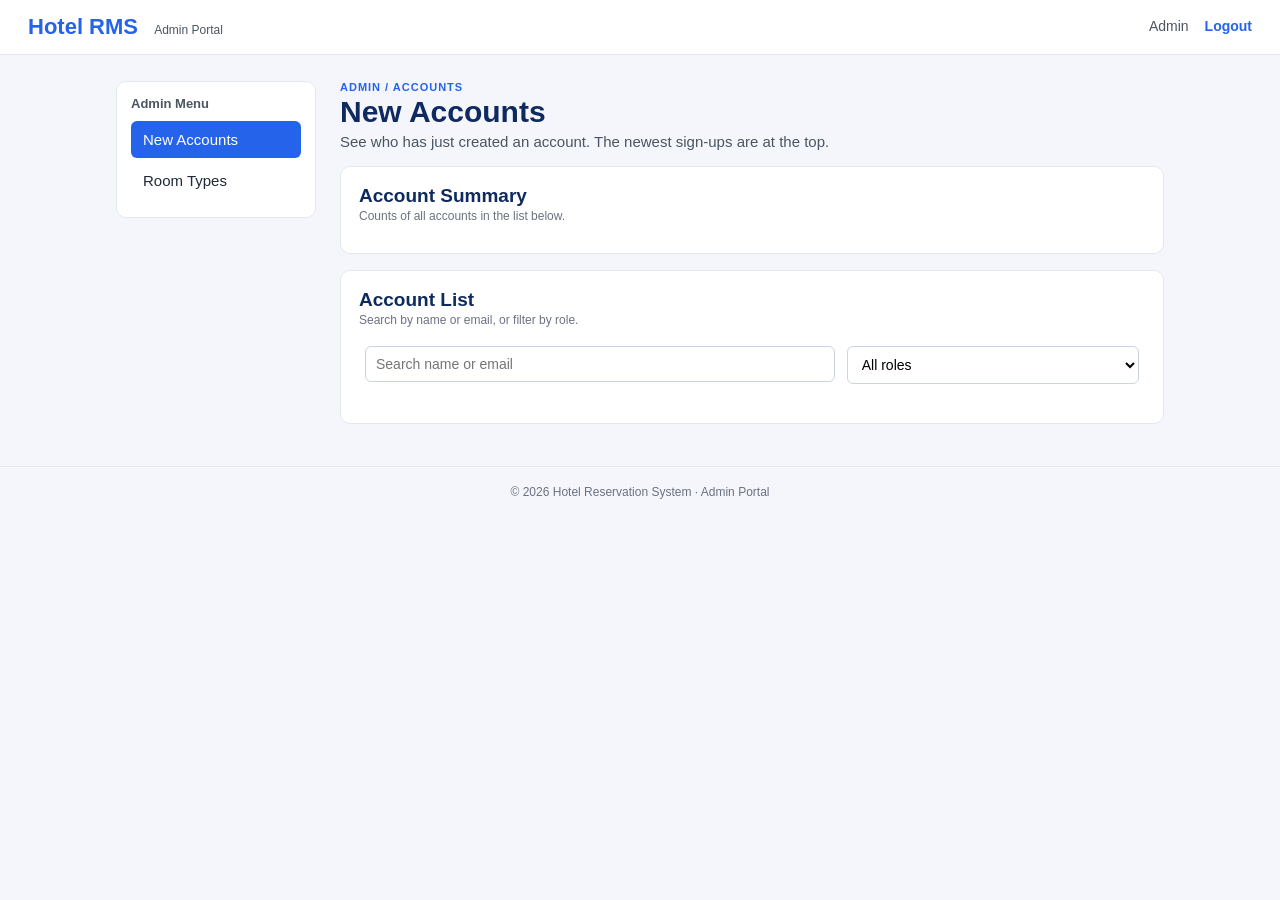
==== hotel-system/Page/Admin.html @ 4c96b8fa "Add my first commit in Admin page" ====
<!DOCTYPE html>
<html lang="en-US">
<head>
    <meta charset="UTF-8">
    <meta name="viewport" content="width=device-width, initial-scale=1.0">
    <title>Admin Portal</title>
    <link rel="stylesheet" href="../Design/Style.css">
    <link rel="stylesheet" href="../Design/Admin.css">
    <script src="../JS/Admin.js"></script>
</head>
<body>

<div class="topbar">
    <div class="brand"> Hotel RMS <small>Admin Portal</small></div>
    <div class="topright"><span>Admin</span><a href="../index.html">Logout</a></div>
</div>

<div class="wrap">

    <div class="sidebar">
        <h4>Admin Menu</h4>
        <a class="active" href="Admin.html">New Accounts</a>
        <a href="#">Room Types</a>
    </div>

    <div class="content">
        <div class="crumb">Admin / Accounts</div>
        <h1 class="title">New Accounts</h1>
        <p class="desc">See who has just created an account. The newest sign-ups are at the top.</p>

        <div class="card">
            <h2>Account Summary</h2>
            <p class="sub">Counts of all accounts in the list below.</p>
            <div id="accountSummary"></div>
        </div>

<!-- This is my first own branch commit -->
        <div class="card">
            <h2>Account List</h2>
            <p class="sub">Search by name or email, or filter by role.</p>
            <table class="adm-filter">
                <tr>
                    <td><input type="text" id="SearchAccount" onkeyup="showAccounts()" placeholder="Search name or email"></td>
                    <td>
                        <select id="FilterRole" onchange="showAccounts()">
                            <option value="All">All roles</option>
                            <option value="Admin">Admin</option>
                            <option value="Manager">Manager</option>
                            <option value="Receptionist">Receptionist</option>
                            <option value="Guest">Guest</option>
                        </select>
                    </td>
                </tr>
            </table>
            <p id="AccountMsg" class="ok"></p>
            <div class="adm-scroll"><div id="accountTable"></div></div>
        </div>
    </div>

</div>
<div class="footer">© 2026 Hotel Reservation System · Admin Portal</div>
</body>
</html>
---- hotel-system/Design/Style.css ----
/* Design/Style.css (Leader only) - shared look for every page.
   Colours: blue #2563eb, navy #0f2a5f, page background #f4f6fb, cards white */
* {
    box-sizing: border-box;
}

body {
    margin: 0;
    background-color: #f4f6fb;
    font-family: "Segoe UI", Arial, Helvetica, sans-serif;
    font-size: 15px;
    color: #1f2937;
}

/* ---------- top bar ---------- */
.topbar {
    overflow: hidden;
    background-color: #ffffff;
    border-bottom: 1px solid #e3e8f0;
    padding: 14px 28px;
}

.brand {
    float: left;
    font-size: 22px;
    font-weight: bold;
    color: #2563eb;
}

.brand small {
    font-size: 12px;
    font-weight: normal;
    color: #4b5563;
    margin-left: 10px;
}

.topright {
    float: right;
    font-size: 14px;
    padding-top: 4px;
}

.topright span {
    color: #4b5563;
    margin-right: 16px;
}

.topright a {
    color: #2563eb;
    text-decoration: none;
    font-weight: bold;
}

.topright a:hover {
    text-decoration: underline;
}

/* ---------- page layout: sidebar on the left, content on the right ---------- */
.wrap {
    max-width: 1080px;
    margin: 26px auto;
    padding: 0 16px;
    overflow: hidden;
}

.sidebar {
    float: left;
    width: 200px;
    background-color: #ffffff;
    border: 1px solid #e3e8f0;
    border-radius: 10px;
    padding: 14px;
}

.sidebar h4 {
    margin: 0 0 10px 0;
    font-size: 13px;
    color: #4b5563;
}

.sidebar a {
    display: block;
    padding: 10px 12px;
    margin-bottom: 4px;
    border-radius: 6px;
    color: #1f2937;
    text-decoration: none;
}

.sidebar a:hover {
    background-color: #eaf1ff;
}

.sidebar a.active {
    background-color: #2563eb;
    color: #ffffff;
}

.content {
    margin-left: 224px;
}

.crumb {
    font-size: 11px;
    font-weight: bold;
    letter-spacing: 1px;
    text-transform: uppercase;
    color: #2563eb;
}

.title {
    margin: 2px 0 4px 0;
    font-size: 30px;
    color: #0f2a5f;
}

.desc {
    margin: 0 0 16px 0;
    color: #4b5563;
}

.footer {
    text-align: center;
    font-size: 12px;
    color: #6b7280;
    border-top: 1px solid #e3e8f0;
    padding: 18px;
    margin-top: 10px;
}

/* ---------- cards and forms ---------- */
.card {
    background-color: #ffffff;
    border: 1px solid #e3e8f0;
    border-radius: 10px;
    padding: 18px;
    margin-bottom: 16px;
}

.card h2 {
    margin: 0;
    font-size: 19px;
    color: #0f2a5f;
}

.card .sub {
    margin: 2px 0 12px 0;
    font-size: 12px;
    color: #6b7280;
}

fieldset {
    border: 1px solid #dbe3ee;
    border-radius: 8px;
    padding: 14px;
    margin: 0;
}

legend {
    background-color: #eaf1ff;
    color: #2563eb;
    font-size: 13px;
    font-weight: bold;
    padding: 3px 10px;
    border-radius: 4px;
}

table {
    width: 100%;
    border-collapse: collapse;
}

td, th {
    padding: 7px 6px;
    vertical-align: top;
    text-align: left;
}

.formtable td:first-child {
    width: 170px;
    font-size: 14px;
}

input[type="text"], input[type="number"], input[type="email"],
input[type="password"], input[type="date"], select, textarea {
    width: 100%;
    padding: 9px 10px;
    font-family: inherit;
    font-size: 14px;
    border: 1px solid #cbd5e1;
    border-radius: 6px;
    background-color: #ffffff;
}

input:focus, select:focus, textarea:focus {
    border-color: #2563eb;
    outline: 2px solid #dbe8ff;
}

button, input[type="button"], input[type="submit"] {
    padding: 9px 20px;
    font-family: inherit;
    font-size: 14px;
    color: #ffffff;
    background-color: #2563eb;
    border: none;
    border-radius: 6px;
    cursor: pointer;
    margin-right: 6px;
}

button:hover, input[type="button"]:hover, input[type="submit"]:hover {
    background-color: #1d4ed8;
}

button.light {
    background-color: #e5eaf3;
    color: #1f2937;
}

button.light:hover {
    background-color: #d5ddeb;
}

button.danger {
    background-color: #dc2626;
}

button.danger:hover {
    background-color: #b91c1c;
}

td button {
    padding: 5px 12px;
    font-size: 13px;
}

button.tab {
    background-color: #e5eaf3;
    color: #1f2937;
    font-weight: bold;
}

button.tab.on {
    background-color: #2563eb;
    color: #ffffff;
}

/* ---------- data tables ---------- */
.datatable th {
    background-color: #f1f5f9;
    color: #475569;
    font-size: 11px;
    text-transform: uppercase;
    letter-spacing: 0.5px;
}

.datatable td {
    border-bottom: 1px solid #e5e7eb;
    vertical-align: middle;
}

/* status badges (the class is the status text) */
.badge {
    display: inline-block;
    padding: 3px 10px;
    border-radius: 12px;
    font-size: 12px;
    font-weight: bold;
}

.badge.Available, .badge.Done, .badge.Checked-out, .badge.Active {
    background-color: #dcfce7;
    color: #166534;
}

.badge.Occupied, .badge.Reserved, .badge.Checked-in {
    background-color: #dbeafe;
    color: #1e40af;
}

.badge.Maintenance, .badge.Pending {
    background-color: #fef3c7;
    color: #92400e;
}

.badge.Cancelled, .badge.Disabled {
    background-color: #fee2e2;
    color: #991b1b;
}

/* error text (red) and success text (green) */
p.error {
    color: #dc2626;
    font-size: 12px;
    font-weight: bold;
    margin: 3px 0 0 0;
}

p.ok {
    color: #166534;
    font-size: 14px;
    font-weight: bold;
}

/* ---------- user selection page (index.html): one card per user ---------- */
.home {
    max-width: 860px;
    margin: 40px auto;
    padding: 0 16px;
}

.user-grid {
    display: flex;
    flex-wrap: wrap;
    gap: 16px;
}

.user-card {
    flex: 1 1 calc(50% - 16px);
    background-color: #ffffff;
    border: 1px solid #e3e8f0;
    border-top: 6px solid #2563eb;
    border-radius: 10px;
    padding: 22px;
    text-align: center;
}

.user-card h2 {
    margin: 0 0 6px 0;
    color: #0f2a5f;
}

.user-card p {
    margin: 0 0 16px 0;
    color: #4b5563;
}

.user-btn {
    width: 100%;
    margin: 0;
}

.user-card.admin { border-top-color: #0f2a5f; }
.user-card.manager { border-top-color: #2563eb; }
.user-card.receptionist { border-top-color: #0f766e; }
.user-card.guest { border-top-color: #c2410c; }
.user-card.admin .user-btn { background-color: #0f2a5f; }
.user-card.receptionist .user-btn { background-color: #0f766e; }
.user-card.guest .user-btn { background-color: #c2410c; }

/* ---------- login / registration pages ---------- */
.authbox {
    max-width: 540px;
    margin: 40px auto;
    padding: 0 16px;
}

.authhead {
    text-align: center;
    margin-bottom: 18px;
}

.authhead h1 {
    margin: 0;
    font-size: 26px;
    color: #0f2a5f;
}

.authhead p {
    margin: 4px 0 0 0;
    color: #4b5563;
}

.backlink {
    display: block;
    margin-bottom: 12px;
    font-size: 14px;
    color: #2563eb;
    text-decoration: none;
}

.hint {
    margin: 14px 0 0 0;
    font-size: 12px;
    color: #6b7280;
    text-align: center;
}

.hint a {
    color: #2563eb;
}

/* final result box above the buttons (same idea as the teacher's #ResultText) */
.resultbox {
    text-align: center;
    font-weight: bold;
    padding: 10px;
    margin-bottom: 12px;
    border-radius: 6px;
}

.resultbox:empty {
    display: none;
}

.resultbox.success {
    color: #166534;
    background-color: #dcfce7;
    border: 1px solid #86efac;
}

.resultbox.failed {
    color: #991b1b;
    background-color: #fee2e2;
    border: 1px solid #fca5a5;
}
---- hotel-system/Design/Admin.css ----
/* Design/Admin.css - Member 1 only. Class names start with adm- */
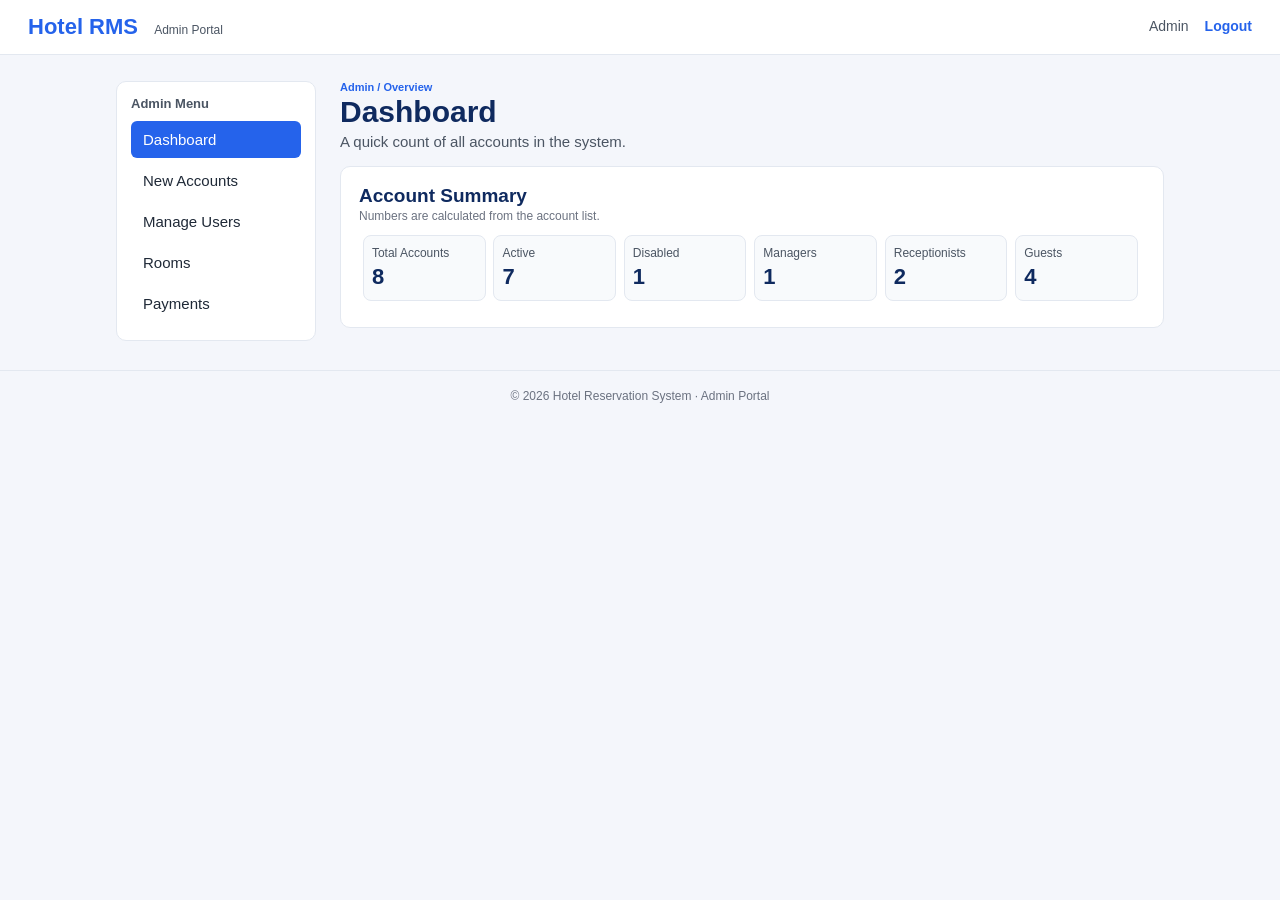
==== commit 3ea57ec8: "Rebuild Admin portal: New Accounts, Manage Users, Rooms, Payments" ====
--- a/hotel-system/Page/Admin.html
+++ b/hotel-system/Page/Admin.html
@@ -8,7 +8,7 @@
     <link rel="stylesheet" href="../Design/Admin.css">
     <script src="../JS/Admin.js"></script>
 </head>
-<body>
+<body onload="refreshAll()">
 
 <div class="topbar">
     <div class="brand"> Hotel RMS <small>Admin Portal</small></div>
@@ -19,44 +19,146 @@
 
     <div class="sidebar">
         <h4>Admin Menu</h4>
-        <a class="active" href="Admin.html">New Accounts</a>
-        <a href="#">Room Types</a>
+        <a href="#" id="menuDashboard" class="active" onclick="return showSection('dashboard')">Dashboard</a>
+        <a href="#" id="menuNew" onclick="return showSection('new')">New Accounts</a>
+        <a href="#" id="menuUsers" onclick="return showSection('users')">Manage Users</a>
+        <a href="#" id="menuRooms" onclick="return showSection('rooms')">Rooms</a>
+        <a href="#" id="menuPayments" onclick="return showSection('payments')">Payments</a>
     </div>
 
     <div class="content">
-        <div class="crumb">Admin / Accounts</div>
-        <h1 class="title">New Accounts</h1>
-        <p class="desc">See who has just created an account. The newest sign-ups are at the top.</p>
 
-        <div class="card">
-            <h2>Account Summary</h2>
-            <p class="sub">Counts of all accounts in the list below.</p>
-            <div id="accountSummary"></div>
+        <!-- ================= SECTION 1: DASHBOARD ================= -->
+        <div id="dashboardSection">
+            <div class="crumb">Admin / Overview</div>
+            <h1 class="title">Dashboard</h1>
+            <p class="desc">A quick count of all accounts in the system.</p>
+
+            <div class="card">
+                <h2>Account Summary</h2>
+                <p class="sub">Numbers are calculated from the account list.</p>
+                <div id="summaryBox"></div>
+            </div>
         </div>
 
-<!-- This is my first own branch commit -->
-        <div class="card">
-            <h2>Account List</h2>
-            <p class="sub">Search by name or email, or filter by role.</p>
-            <table class="adm-filter">
-                <tr>
-                    <td><input type="text" id="SearchAccount" onkeyup="showAccounts()" placeholder="Search name or email"></td>
-                    <td>
-                        <select id="FilterRole" onchange="showAccounts()">
-                            <option value="All">All roles</option>
-                            <option value="Admin">Admin</option>
-                            <option value="Manager">Manager</option>
-                            <option value="Receptionist">Receptionist</option>
-                            <option value="Guest">Guest</option>
-                        </select>
-                    </td>
-                </tr>
-            </table>
-            <p id="AccountMsg" class="ok"></p>
-            <div class="adm-scroll"><div id="accountTable"></div></div>
+        <!-- ================= SECTION 2: NEW ACCOUNTS ================= -->
+        <div id="newSection" style="display:none">
+            <div class="crumb">Admin / Sign Ups</div>
+            <h1 class="title">New Accounts</h1>
+            <p class="desc">Latest sign-ups, newest first. Fields are the same as the sign up form.</p>
+
+            <div class="card">
+                <h2>New Accounts List</h2>
+                <p class="sub">Sample data for now. With PHP + database in the final term, this list will load the real sign-ups.</p>
+                <div id="newTable"></div>
+            </div>
         </div>
+
+        <!-- ================= SECTION 3: MANAGE USERS ================= -->
+        <div id="usersSection" style="display:none">
+            <div class="crumb">Admin / Users</div>
+            <h1 class="title">Manage Users</h1>
+            <p class="desc">Search accounts, disable or enable them and delete them. Admin accounts are protected.</p>
+
+            <div class="card">
+                <h2>All Accounts</h2>
+                <p class="sub">Search by name, email or phone, or filter by role and status.</p>
+                <fieldset>
+                    <legend>Search &amp; Filter</legend>
+                    <table class="adm-filter">
+                        <tr>
+                            <td><input type="text" id="SearchUser" onkeyup="showUsers()" placeholder="Search name, email or phone"></td>
+                            <td>
+                                <select id="FilterRole" onchange="showUsers()">
+                                    <option value="All">All roles</option>
+                                    <option value="Admin">Admin</option>
+                                    <option value="Manager">Manager</option>
+                                    <option value="Receptionist">Receptionist</option>
+                                    <option value="Guest">Guest</option>
+                                </select>
+                            </td>
+                            <td>
+                                <select id="FilterStatus" onchange="showUsers()">
+                                    <option value="All">All statuses</option>
+                                    <option value="Active">Active</option>
+                                    <option value="Disabled">Disabled</option>
+                                </select>
+                            </td>
+                        </tr>
+                    </table>
+                </fieldset>
+                <p id="UserMsg" class="ok"></p>
+                <div id="userTable"></div>
+            </div>
+        </div>
+
+        <!-- ================= SECTION 4: ROOMS (view only) ================= -->
+        <div id="roomsSection" style="display:none">
+            <div class="crumb">Admin / Rooms</div>
+            <h1 class="title">Rooms</h1>
+            <p class="desc">Check all hotel rooms and their status. Rooms are added and edited by the Manager.</p>
+
+            <div class="card">
+                <h2>Room Summary</h2>
+                <p class="sub">Numbers are calculated from the room list.</p>
+                <div id="roomSummary"></div>
+            </div>
+
+            <div class="card">
+                <h2>Room List</h2>
+                <p class="sub">Search by room number or filter by status.</p>
+                <table class="adm-filter">
+                    <tr>
+                        <td><input type="text" id="SearchRoom" onkeyup="showRooms()" placeholder="Search room number"></td>
+                        <td>
+                            <select id="FilterRoomStatus" onchange="showRooms()">
+                                <option value="All">All statuses</option>
+                                <option value="Available">Available</option>
+                                <option value="Occupied">Occupied</option>
+                                <option value="Maintenance">Maintenance</option>
+                            </select>
+                        </td>
+                    </tr>
+                </table>
+                <br>
+                <div id="roomTable"></div>
+            </div>
+        </div>
+
+        <!-- ================= SECTION 5: PAYMENTS ================= -->
+        <div id="paymentsSection" style="display:none">
+            <div class="crumb">Admin / Finance</div>
+            <h1 class="title">Payments</h1>
+            <p class="desc">Review payment records and update their status.</p>
+
+            <div class="card">
+                <h2>Payment Summary</h2>
+                <p class="sub">Collected money counts only payments marked Paid.</p>
+                <div id="paymentSummary"></div>
+            </div>
+
+            <div class="card">
+                <h2>Payment List</h2>
+                <p class="sub">Search by transaction, booking or guest, or filter by status.</p>
+                <table class="adm-filter">
+                    <tr>
+                        <td><input type="text" id="SearchPayment" onkeyup="showPayments()" placeholder="Search transaction, booking or guest"></td>
+                        <td>
+                            <select id="FilterPayStatus" onchange="showPayments()">
+                                <option value="All">All statuses</option>
+                                <option value="Paid">Paid</option>
+                                <option value="Pending">Pending</option>
+                                <option value="Refunded">Refunded</option>
+                            </select>
+                        </td>
+                    </tr>
+                </table>
+                <p id="PaymentMsg" class="ok"></p>
+                <div id="paymentTable"></div>
+            </div>
+        </div>
+
     </div>
-
 </div>
 <div class="footer">© 2026 Hotel Reservation System · Admin Portal</div>
 </body>
--- a/hotel-system/Design/Style.css
+++ b/hotel-system/Design/Style.css
@@ -1,5 +1,3 @@
-/* Design/Style.css (Leader only) - shared look for every page.
-   Colours: blue #2563eb, navy #0f2a5f, page background #f4f6fb, cards white */
 * {
     box-sizing: border-box;
 }
@@ -12,7 +10,6 @@
     color: #1f2937;
 }
 
-/* ---------- top bar ---------- */
 .topbar {
     overflow: hidden;
     background-color: #ffffff;
@@ -55,7 +52,6 @@
     text-decoration: underline;
 }
 
-/* ---------- page layout: sidebar on the left, content on the right ---------- */
 .wrap {
     max-width: 1080px;
     margin: 26px auto;
@@ -103,8 +99,6 @@
 .crumb {
     font-size: 11px;
     font-weight: bold;
-    letter-spacing: 1px;
-    text-transform: uppercase;
     color: #2563eb;
 }
 
@@ -128,7 +122,6 @@
     margin-top: 10px;
 }
 
-/* ---------- cards and forms ---------- */
 .card {
     background-color: #ffffff;
     border: 1px solid #e3e8f0;
@@ -179,6 +172,11 @@
 .formtable td:first-child {
     width: 170px;
     font-size: 14px;
+    padding: 15px 20px;
+}
+
+#LoginEmail, #LoginPassword{
+    margin-left: -20px;
 }
 
 input[type="text"], input[type="number"], input[type="email"],
@@ -241,18 +239,15 @@
     font-weight: bold;
 }
 
-button.tab.on {
+button.on {
     background-color: #2563eb;
     color: #ffffff;
 }
 
-/* ---------- data tables ---------- */
 .datatable th {
     background-color: #f1f5f9;
     color: #475569;
     font-size: 11px;
-    text-transform: uppercase;
-    letter-spacing: 0.5px;
 }
 
 .datatable td {
@@ -260,7 +255,6 @@
     vertical-align: middle;
 }
 
-/* status badges (the class is the status text) */
 .badge {
     display: inline-block;
     padding: 3px 10px;
@@ -269,27 +263,26 @@
     font-weight: bold;
 }
 
-.badge.Available, .badge.Done, .badge.Checked-out, .badge.Active {
+.Available, .Done, .Checked-out, .Active {
     background-color: #dcfce7;
     color: #166534;
 }
 
-.badge.Occupied, .badge.Reserved, .badge.Checked-in {
+.Occupied, .Reserved, .Checked-in {
     background-color: #dbeafe;
     color: #1e40af;
 }
 
-.badge.Maintenance, .badge.Pending {
+.Maintenance, .Pending {
     background-color: #fef3c7;
     color: #92400e;
 }
 
-.badge.Cancelled, .badge.Disabled {
+.Cancelled, .Disabled {
     background-color: #fee2e2;
     color: #991b1b;
 }
 
-/* error text (red) and success text (green) */
 p.error {
     color: #dc2626;
     font-size: 12px;
@@ -303,53 +296,6 @@
     font-weight: bold;
 }
 
-/* ---------- user selection page (index.html): one card per user ---------- */
-.home {
-    max-width: 860px;
-    margin: 40px auto;
-    padding: 0 16px;
-}
-
-.user-grid {
-    display: flex;
-    flex-wrap: wrap;
-    gap: 16px;
-}
-
-.user-card {
-    flex: 1 1 calc(50% - 16px);
-    background-color: #ffffff;
-    border: 1px solid #e3e8f0;
-    border-top: 6px solid #2563eb;
-    border-radius: 10px;
-    padding: 22px;
-    text-align: center;
-}
-
-.user-card h2 {
-    margin: 0 0 6px 0;
-    color: #0f2a5f;
-}
-
-.user-card p {
-    margin: 0 0 16px 0;
-    color: #4b5563;
-}
-
-.user-btn {
-    width: 100%;
-    margin: 0;
-}
-
-.user-card.admin { border-top-color: #0f2a5f; }
-.user-card.manager { border-top-color: #2563eb; }
-.user-card.receptionist { border-top-color: #0f766e; }
-.user-card.guest { border-top-color: #c2410c; }
-.user-card.admin .user-btn { background-color: #0f2a5f; }
-.user-card.receptionist .user-btn { background-color: #0f766e; }
-.user-card.guest .user-btn { background-color: #c2410c; }
-
-/* ---------- login / registration pages ---------- */
 .authbox {
     max-width: 540px;
     margin: 40px auto;
@@ -391,7 +337,6 @@
     color: #2563eb;
 }
 
-/* final result box above the buttons (same idea as the teacher's #ResultText) */
 .resultbox {
     text-align: center;
     font-weight: bold;
@@ -404,13 +349,13 @@
     display: none;
 }
 
-.resultbox.success {
+.success {
     color: #166534;
     background-color: #dcfce7;
     border: 1px solid #86efac;
 }
 
-.resultbox.failed {
+.failed {
     color: #991b1b;
     background-color: #fee2e2;
     border: 1px solid #fca5a5;
--- a/hotel-system/Design/Admin.css
+++ b/hotel-system/Design/Admin.css
@@ -1,2 +1,41 @@
 /* Design/Admin.css - Member 1 only. Class names start with adm- */
+.adm-stat {
+    display: inline-block;
+    vertical-align: top;
+    width: 15.6%;
+    margin: 0 0.5% 8px 0.5%;
+    background-color: #f8fafc;
+    border: 1px solid #e3e8f0;
+    border-radius: 8px;
+    padding: 10px 8px;
+    font-size: 12px;
+    color: #4b5563;
+}
 
+.adm-stat b {
+    display: block;
+    margin-top: 4px;
+    font-size: 22px;
+    color: #0f2a5f;
+}
+
+.adm-filter td {
+    padding-left: 0;
+}
+
+.adm-protected {
+    font-size: 12px;
+    font-weight: bold;
+    color: #6b7280;
+}
+
+
+.badge.Paid {
+    background-color: #dcfce7;
+    color: #166534;
+}
+
+.badge.Refunded {
+    background-color: #fee2e2;
+    color: #991b1b;
+}
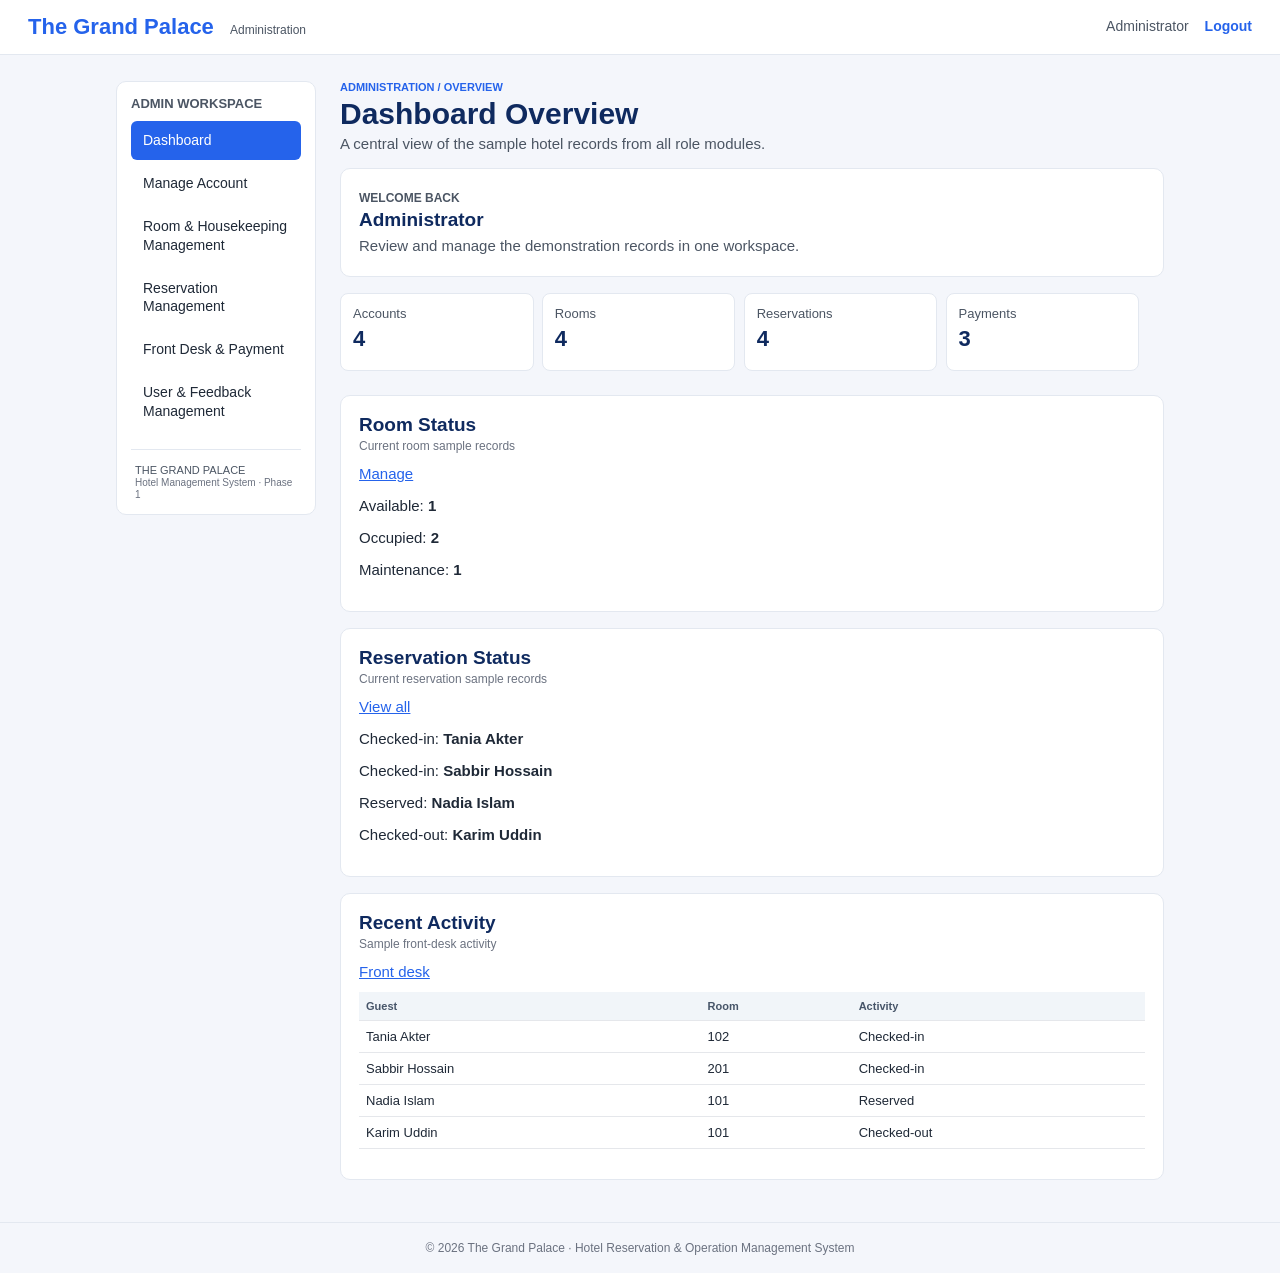
==== commit c79a9124: "Complete merge of hotel system updates" ====
--- a/hotel-system/Page/Admin.html
+++ b/hotel-system/Page/Admin.html
@@ -1,165 +1,45 @@
 <!DOCTYPE html>
-<html lang="en-US">
+<html lang="en">
 <head>
-    <meta charset="UTF-8">
-    <meta name="viewport" content="width=device-width, initial-scale=1.0">
-    <title>Admin Portal</title>
-    <link rel="stylesheet" href="../Design/Style.css">
-    <link rel="stylesheet" href="../Design/Admin.css">
-    <script src="../JS/Admin.js"></script>
+<meta charset="UTF-8"><meta name="viewport" content="width=device-width, initial-scale=1.0">
+<title>The Grand Palace | Admin Dashboard</title>
+<link rel="stylesheet" href="../Design/Style.css"><link rel="stylesheet" href="../Design/Admin.css">
+<script src="../JS/Admin.js" defer></script>
 </head>
-<body onload="refreshAll()">
-
-<div class="topbar">
-    <div class="brand"> Hotel RMS <small>Admin Portal</small></div>
-    <div class="topright"><span>Admin</span><a href="../index.html">Logout</a></div>
-</div>
-
-<div class="wrap">
-
-    <div class="sidebar">
-        <h4>Admin Menu</h4>
-        <a href="#" id="menuDashboard" class="active" onclick="return showSection('dashboard')">Dashboard</a>
-        <a href="#" id="menuNew" onclick="return showSection('new')">New Accounts</a>
-        <a href="#" id="menuUsers" onclick="return showSection('users')">Manage Users</a>
-        <a href="#" id="menuRooms" onclick="return showSection('rooms')">Rooms</a>
-        <a href="#" id="menuPayments" onclick="return showSection('payments')">Payments</a>
-    </div>
-
-    <div class="content">
-
-        <!-- ================= SECTION 1: DASHBOARD ================= -->
-        <div id="dashboardSection">
-            <div class="crumb">Admin / Overview</div>
-            <h1 class="title">Dashboard</h1>
-            <p class="desc">A quick count of all accounts in the system.</p>
-
-            <div class="card">
-                <h2>Account Summary</h2>
-                <p class="sub">Numbers are calculated from the account list.</p>
-                <div id="summaryBox"></div>
-            </div>
-        </div>
-
-        <!-- ================= SECTION 2: NEW ACCOUNTS ================= -->
-        <div id="newSection" style="display:none">
-            <div class="crumb">Admin / Sign Ups</div>
-            <h1 class="title">New Accounts</h1>
-            <p class="desc">Latest sign-ups, newest first. Fields are the same as the sign up form.</p>
-
-            <div class="card">
-                <h2>New Accounts List</h2>
-                <p class="sub">Sample data for now. With PHP + database in the final term, this list will load the real sign-ups.</p>
-                <div id="newTable"></div>
-            </div>
-        </div>
-
-        <!-- ================= SECTION 3: MANAGE USERS ================= -->
-        <div id="usersSection" style="display:none">
-            <div class="crumb">Admin / Users</div>
-            <h1 class="title">Manage Users</h1>
-            <p class="desc">Search accounts, disable or enable them and delete them. Admin accounts are protected.</p>
-
-            <div class="card">
-                <h2>All Accounts</h2>
-                <p class="sub">Search by name, email or phone, or filter by role and status.</p>
-                <fieldset>
-                    <legend>Search &amp; Filter</legend>
-                    <table class="adm-filter">
-                        <tr>
-                            <td><input type="text" id="SearchUser" onkeyup="showUsers()" placeholder="Search name, email or phone"></td>
-                            <td>
-                                <select id="FilterRole" onchange="showUsers()">
-                                    <option value="All">All roles</option>
-                                    <option value="Admin">Admin</option>
-                                    <option value="Manager">Manager</option>
-                                    <option value="Receptionist">Receptionist</option>
-                                    <option value="Guest">Guest</option>
-                                </select>
-                            </td>
-                            <td>
-                                <select id="FilterStatus" onchange="showUsers()">
-                                    <option value="All">All statuses</option>
-                                    <option value="Active">Active</option>
-                                    <option value="Disabled">Disabled</option>
-                                </select>
-                            </td>
-                        </tr>
-                    </table>
-                </fieldset>
-                <p id="UserMsg" class="ok"></p>
-                <div id="userTable"></div>
-            </div>
-        </div>
-
-        <!-- ================= SECTION 4: ROOMS (view only) ================= -->
-        <div id="roomsSection" style="display:none">
-            <div class="crumb">Admin / Rooms</div>
-            <h1 class="title">Rooms</h1>
-            <p class="desc">Check all hotel rooms and their status. Rooms are added and edited by the Manager.</p>
-
-            <div class="card">
-                <h2>Room Summary</h2>
-                <p class="sub">Numbers are calculated from the room list.</p>
-                <div id="roomSummary"></div>
-            </div>
-
-            <div class="card">
-                <h2>Room List</h2>
-                <p class="sub">Search by room number or filter by status.</p>
-                <table class="adm-filter">
-                    <tr>
-                        <td><input type="text" id="SearchRoom" onkeyup="showRooms()" placeholder="Search room number"></td>
-                        <td>
-                            <select id="FilterRoomStatus" onchange="showRooms()">
-                                <option value="All">All statuses</option>
-                                <option value="Available">Available</option>
-                                <option value="Occupied">Occupied</option>
-                                <option value="Maintenance">Maintenance</option>
-                            </select>
-                        </td>
-                    </tr>
-                </table>
-                <br>
-                <div id="roomTable"></div>
-            </div>
-        </div>
-
-        <!-- ================= SECTION 5: PAYMENTS ================= -->
-        <div id="paymentsSection" style="display:none">
-            <div class="crumb">Admin / Finance</div>
-            <h1 class="title">Payments</h1>
-            <p class="desc">Review payment records and update their status.</p>
-
-            <div class="card">
-                <h2>Payment Summary</h2>
-                <p class="sub">Collected money counts only payments marked Paid.</p>
-                <div id="paymentSummary"></div>
-            </div>
-
-            <div class="card">
-                <h2>Payment List</h2>
-                <p class="sub">Search by transaction, booking or guest, or filter by status.</p>
-                <table class="adm-filter">
-                    <tr>
-                        <td><input type="text" id="SearchPayment" onkeyup="showPayments()" placeholder="Search transaction, booking or guest"></td>
-                        <td>
-                            <select id="FilterPayStatus" onchange="showPayments()">
-                                <option value="All">All statuses</option>
-                                <option value="Paid">Paid</option>
-                                <option value="Pending">Pending</option>
-                                <option value="Refunded">Refunded</option>
-                            </select>
-                        </td>
-                    </tr>
-                </table>
-                <p id="PaymentMsg" class="ok"></p>
-                <div id="paymentTable"></div>
-            </div>
-        </div>
-
-    </div>
-</div>
-<div class="footer">© 2026 Hotel Reservation System · Admin Portal</div>
-</body>
-</html>
+<body onload="initAdmin()">
+<div class="topbar adm-topbar"><div class="brand">The Grand Palace <small>Administration</small></div><div class="topright"><span class="adm-user-label">Administrator</span><a href="../index.html">Logout</a></div></div>
+<div class="wrap adm-wrap">
+<aside class="sidebar adm-sidebar"><h4>ADMIN WORKSPACE</h4>
+<a href="#" id="admMenuDashboard" class="active" onclick="return showAdminSection('dashboard')">Dashboard</a>
+<a href="#" id="admMenuAccounts" onclick="return showAdminSection('accounts')">Manage Account</a>
+<a href="#" id="admMenuRooms" onclick="return showAdminSection('rooms')">Room &amp; Housekeeping Management</a>
+<a href="#" id="admMenuReservations" onclick="return showAdminSection('reservations')">Reservation Management</a>
+<a href="#" id="admMenuFrontdesk" onclick="return showAdminSection('frontdesk')">Front Desk &amp; Payment</a>
+<a href="#" id="admMenuFeedback" onclick="return showAdminSection('feedback')">User &amp; Feedback Management</a>
+<div class="adm-sidebar-note">THE GRAND PALACE<br><span>Hotel Management System · Phase 1</span></div></aside>
+<main class="content adm-content">
+<section id="admDashboardSection"><div class="crumb">ADMINISTRATION / OVERVIEW</div><h1 class="title">Dashboard Overview</h1><p class="desc">A central view of the sample hotel records from all role modules.</p>
+<div class="adm-welcome card"><div><p class="adm-eyebrow">WELCOME BACK</p><h2>Administrator</h2><p>Review and manage the demonstration records in one workspace.</p></div><div class="adm-welcome-mark">GP</div></div>
+<div class="adm-stat-grid"><div class="adm-stat-card"><span class="adm-stat-icon adm-blue">A</span><div><p>Accounts</p><h2 id="dashAccounts">0</h2></div></div><div class="adm-stat-card"><span class="adm-stat-icon adm-green">R</span><div><p>Rooms</p><h2 id="dashRooms">0</h2></div></div><div class="adm-stat-card"><span class="adm-stat-icon adm-purple">B</span><div><p>Reservations</p><h2 id="dashReservations">0</h2></div></div><div class="adm-stat-card"><span class="adm-stat-icon adm-gold">P</span><div><p>Payments</p><h2 id="dashPayments">0</h2></div></div></div>
+<div class="adm-two-column"><div class="card adm-panel-card"><div class="adm-card-heading"><div><h2>Room Status</h2><p class="sub">Current room sample records</p></div><a href="#" onclick="return showAdminSection('rooms')">Manage</a></div><div id="dashRoomSummary"></div></div><div class="card adm-panel-card"><div class="adm-card-heading"><div><h2>Reservation Status</h2><p class="sub">Current reservation sample records</p></div><a href="#" onclick="return showAdminSection('reservations')">View all</a></div><div id="dashReservationSummary"></div></div></div>
+<div class="card adm-panel-card"><div class="adm-card-heading"><div><h2>Recent Activity</h2><p class="sub">Sample front-desk activity</p></div><a href="#" onclick="return showAdminSection('frontdesk')">Front desk</a></div><div id="dashRecent"></div></div>
+</section>
+<section id="admAccountsSection" style="display:none"><div class="crumb">ADMINISTRATION / MANAGE ACCOUNT</div><h1 class="title">Manage Account</h1><p class="desc">Add, review, enable, disable and remove sample user accounts.</p>
+<div class="card adm-panel-card"><div class="adm-card-heading"><div><h2>Account Directory</h2><p class="sub">Administrator, Manager, Receptionist and Guest accounts</p></div><button type="button" onclick="openAccountForm()">+ Add Account</button></div>
+<div id="accountForm" class="adm-form-box" style="display:none"><h3 id="accountFormTitle">Add Account</h3><div class="adm-form-grid"><div><label>First Name</label><input id="accFirst"></div><div><label>Last Name</label><input id="accLast"></div><div><label>Email</label><input id="accEmail" type="email"></div><div><label>Phone</label><input id="accPhone"></div><div><label>Role</label><select id="accRole"><option>Guest</option><option>Receptionist</option><option>Manager</option><option>Admin</option></select></div><div><label>Status</label><select id="accStatus"><option>Active</option><option>Disabled</option></select></div></div><p id="accError" class="adm-error"></p><button type="button" onclick="saveAccount()">Save Account</button> <button type="button" class="light" onclick="cancelAccountForm()">Cancel</button></div>
+<div class="adm-toolbar"><div class="adm-search"><label>Search</label><input id="accSearch" onkeyup="showAccounts()" placeholder="Name, email or phone"></div><div class="adm-filter"><label>Role</label><select id="accFilter" onchange="showAccounts()"><option>All</option><option>Admin</option><option>Manager</option><option>Receptionist</option><option>Guest</option></select></div></div><div id="accountTable" class="adm-table-wrap"></div></div></section>
+<section id="admRoomsSection" style="display:none"><div class="crumb">ADMINISTRATION / OPERATIONS</div><h1 class="title">Room &amp; Housekeeping Management</h1><p class="desc">Manage the room inventory and housekeeping task records copied from the Manager module.</p>
+<div class="card adm-panel-card"><div class="adm-card-heading"><div><h2 id="roomFormTitle">Add / Edit Room</h2><p class="sub">Room number, type, floor and availability status</p></div></div><div class="adm-form-grid"><div><label>Room Number</label><input id="roomNumber"></div><div><label>Room Type</label><select id="roomType"><option>Standard</option><option>Deluxe</option><option>Suite</option></select></div><div><label>Floor</label><input id="roomFloor" type="number" min="1"></div><div><label>Status</label><select id="roomStatus"><option>Available</option><option>Occupied</option><option>Maintenance</option></select></div></div><p id="roomError" class="adm-error"></p><button type="button" onclick="saveRoom()">Save Room</button><button type="button" class="light" onclick="clearRoomForm()">Clear</button></div>
+<div class="card adm-panel-card"><div class="adm-card-heading"><div><h2>Room Inventory</h2><p class="sub">Edit or delete a room record</p></div></div><div id="roomTable" class="adm-table-wrap"></div></div>
+<div class="card adm-panel-card"><div class="adm-card-heading"><div><h2 id="taskFormTitle">Housekeeping Tasks</h2><p class="sub">Assign and update housekeeping work</p></div></div><div class="adm-form-grid"><div><label>Room</label><input id="taskRoom"></div><div><label>Task Description</label><input id="taskName"></div><div><label>Assigned To</label><input id="taskWorker"></div><div><label>Status</label><select id="taskStatus"><option>Pending</option><option>Done</option></select></div></div><p id="taskError" class="adm-error"></p><button type="button" onclick="saveTask()">Save Task</button><button type="button" class="light" onclick="clearTaskForm()">Clear</button><div id="taskTable" class="adm-table-wrap"></div></div></section>
+<section id="admReservationsSection" style="display:none"><div class="crumb">ADMINISTRATION / RESERVATIONS</div><h1 class="title">Reservation Management</h1><p class="desc">View and edit sample reservations from the Receptionist module.</p>
+<div class="card adm-panel-card"><h2 id="resFormTitle">Add / Edit Reservation</h2><div class="adm-form-grid"><div><label>Guest Name</label><input id="resGuest"></div><div><label>Phone</label><input id="resPhone"></div><div><label>Room Number</label><input id="resRoom"></div><div><label>Check-in</label><input id="resIn" type="date"></div><div><label>Check-out</label><input id="resOut" type="date"></div><div><label>Status</label><select id="resStatus"><option>Reserved</option><option>Checked-in</option><option>Checked-out</option><option>Cancelled</option></select></div></div><p id="resError" class="adm-error"></p><button type="button" onclick="saveReservation()">Save Reservation</button><button type="button" class="light" onclick="clearReservationForm()">Clear</button></div>
+<div class="card adm-panel-card"><div class="adm-card-heading"><h2>Reservation Directory</h2></div><div id="reservationTable" class="adm-table-wrap"></div></div></section>
+<section id="admFrontdeskSection" style="display:none"><div class="crumb">ADMINISTRATION / FRONT DESK</div><h1 class="title">Front Desk &amp; Payment</h1><p class="desc">Review check-in / check-out activity and edit payment records.</p>
+<div class="card adm-panel-card"><h2>Front Desk Overview</h2><div id="deskSummary"></div><div id="deskTable" class="adm-table-wrap"></div></div>
+<div class="card adm-panel-card"><h2>Payment Management</h2><div class="adm-form-grid"><div><label>Booking / Reservation ID</label><input id="payBooking" type="number"></div><div><label>Guest Name</label><input id="payGuest"></div><div><label>Amount (USD)</label><input id="payAmount" type="number" min="1"></div><div><label>Method</label><select id="payMethod"><option>Cash</option><option>Card</option><option>Mobile Banking</option></select></div><div><label>Status</label><select id="payStatus"><option>Unpaid</option><option>Paid</option><option>Refunded</option></select></div></div><p id="payError" class="adm-error"></p><button type="button" onclick="savePayment()">Add / Update Payment</button><div id="paymentTable" class="adm-table-wrap"></div></div></section>
+<section id="admFeedbackSection" style="display:none"><div class="crumb">ADMINISTRATION / USERS &amp; FEEDBACK</div><h1 class="title">User &amp; Feedback Management</h1><p class="desc">Review guest account details and manage sample feedback records.</p>
+<div class="card adm-panel-card"><h2>Guest Directory</h2><div id="guestDirectory" class="adm-table-wrap"></div></div>
+<div class="card adm-panel-card"><h2>Guest Feedback</h2><p class="sub">Sample demonstration feedback. The Guest page currently displays a thank-you message but does not save feedback in an array.</p><div class="adm-form-grid"><div><label>Guest Name</label><input id="fbGuest"></div><div><label>Feedback</label><input id="fbText"></div><div><label>Status</label><select id="fbStatus"><option>New</option><option>Reviewed</option><option>Resolved</option></select></div></div><p id="fbError" class="adm-error"></p><button type="button" onclick="addFeedback()">Add Feedback</button><div id="feedbackTable" class="adm-table-wrap"></div></div></section>
+</main></div><div class="footer">© 2026 The Grand Palace · Hotel Reservation &amp; Operation Management System</div>
+</body></html>
--- a/hotel-system/Design/Admin.css
+++ b/hotel-system/Design/Admin.css
@@ -1,41 +1,385 @@
-/* Design/Admin.css - Member 1 only. Class names start with adm- */
-.adm-stat {
+
+/* Admin portal - simple layout matching Manager, Receptionist and Guest portals */
+
+.adm-topbar {
+    background-color: #ffffff;
+    border-bottom: 1px solid #e3e8f0;
+}
+
+.adm-topbar .brand {
+    color: #2563eb;
+}
+
+.adm-topbar .brand small {
+    color: #4b5563;
+}
+
+.adm-wrap {
+    display: block;
+    max-width: 1080px;
+    margin: 26px auto;
+    padding: 0 16px;
+    overflow: hidden;
+}
+
+.adm-sidebar {
+    float: left;
+    width: 200px;
+    min-width: 200px;
+    background-color: #ffffff;
+    border: 1px solid #e3e8f0;
+    border-radius: 10px;
+    padding: 14px;
+}
+
+.adm-sidebar h4 {
+    margin: 0 0 10px 0;
+    font-size: 13px;
+    color: #4b5563;
+    letter-spacing: 0;
+}
+
+.adm-sidebar a {
+    display: block;
+    padding: 10px 12px;
+    margin: 0 0 4px 0;
+    border-radius: 6px;
+    color: #1f2937;
+    text-decoration: none;
+    font-size: 14px;
+    line-height: 1.35;
+    font-weight: normal;
+}
+
+.adm-sidebar a:hover {
+    background-color: #eaf1ff;
+    color: #1f2937;
+}
+
+.adm-sidebar a.active {
+    background-color: #2563eb;
+    color: #ffffff;
+}
+
+.adm-sidebar-note {
+    color: #4b5563;
+    border-top: 1px solid #e3e8f0;
+    margin: 18px 0 0;
+    padding: 14px 4px 0;
+    font-size: 11px;
+    letter-spacing: 0;
+}
+
+.adm-sidebar-note span {
+    color: #6b7280;
+    font-size: 10px;
+}
+
+.adm-content {
+    display: block;
+    margin-left: 224px;
+    min-width: 0;
+}
+
+.adm-user-label {
+    color: #4b5563;
+}
+
+.adm-welcome {
+    display: block;
+    background: #ffffff;
+    border-left: 1px solid #e3e8f0;
+    padding: 18px;
+    margin: 0 0 16px 0;
+}
+
+.adm-welcome h2 {
+    margin: 2px 0 6px;
+}
+
+.adm-welcome p {
+    margin: 4px 0;
+    color: #4b5563;
+}
+
+.adm-eyebrow {
+    font-size: 12px;
+    color: #2563eb;
+    font-weight: bold;
+    letter-spacing: 0;
+}
+
+.adm-welcome-mark {
+    display: none;
+}
+
+.adm-stat-grid {
+    display: block;
+    margin: 0 0 16px 0;
+}
+
+.adm-stat-card {
     display: inline-block;
     vertical-align: top;
-    width: 15.6%;
-    margin: 0 0.5% 8px 0.5%;
-    background-color: #f8fafc;
+    width: 23.5%;
+    min-height: 78px;
+    margin: 0 1% 8px 0;
+    padding: 12px;
+    background: #ffffff;
     border: 1px solid #e3e8f0;
     border-radius: 8px;
-    padding: 10px 8px;
+    box-shadow: none;
+}
+
+.adm-stat-card p {
+    margin: 0;
+    color: #4b5563;
+    font-size: 13px;
+}
+
+.adm-stat-card h2 {
+    margin: 5px 0 0;
+    color: #0f2a5f;
+    font-size: 22px;
+}
+
+.adm-stat-icon {
+    display: none;
+}
+
+.adm-two-column {
+    display: block;
+}
+
+.adm-panel-card {
+    background: #ffffff;
+    padding: 18px;
+    border: 1px solid #e3e8f0;
+    border-radius: 10px;
+    margin: 0 0 16px 0;
+    box-shadow: none;
+}
+
+.adm-card-heading {
+    display: block;
+    margin-bottom: 12px;
+}
+
+.adm-card-heading h2,
+.adm-panel-card h2 {
+    margin: 0;
+    font-size: 19px;
+    color: #0f2a5f;
+}
+
+.adm-card-heading .sub,
+.adm-panel-card .sub {
+    margin: 3px 0 12px;
+    color: #6b7280;
     font-size: 12px;
-    color: #4b5563;
-}
-
-.adm-stat b {
-    display: block;
-    margin-top: 4px;
-    font-size: 22px;
+}
+
+.adm-card-heading a {
+    color: #2563eb;
+}
+
+.adm-notice {
+    background: #eaf1ff;
+    border-left: 3px solid #2563eb;
+    padding: 12px;
+    color: #334155;
+    font-size: 13px;
+    line-height: 1.5;
+    margin: 0 0 16px;
+}
+
+.adm-form-box {
+    background: #f8fafc;
+    padding: 14px;
+    margin: 12px 0;
+    border: 1px solid #e3e8f0;
+    border-radius: 8px;
+}
+
+.adm-form-box h3 {
+    margin-top: 0;
     color: #0f2a5f;
 }
 
-.adm-filter td {
-    padding-left: 0;
-}
-
-.adm-protected {
+.adm-form-grid {
+    display: block;
+    margin: 10px 0;
+}
+
+.adm-form-grid > div {
+    margin-bottom: 10px;
+}
+
+.adm-form-grid label,
+.adm-toolbar label {
+    display: block;
+    font-size: 13px;
+    font-weight: normal;
+    margin-bottom: 5px;
+    color: #1f2937;
+}
+
+.adm-form-grid input,
+.adm-form-grid select,
+.adm-toolbar input,
+.adm-toolbar select {
+    width: 100%;
+    padding: 9px 10px;
+    border: 1px solid #cbd5e1;
+    border-radius: 6px;
+    box-sizing: border-box;
+    background: #ffffff;
+}
+
+.adm-content button {
+    background: #2563eb;
+    color: #ffffff;
+    border: 0;
+    padding: 9px 20px;
+    border-radius: 6px;
+    cursor: pointer;
+    margin: 4px 6px 4px 0;
+}
+
+.adm-content button:hover {
+    background: #1d4ed8;
+}
+
+.adm-content button.light {
+    background: #e5eaf3;
+    color: #1f2937;
+}
+
+.adm-content button.danger {
+    background: #dc2626;
+    color: #ffffff;
+}
+
+.adm-action-btn {
     font-size: 12px;
-    font-weight: bold;
-    color: #6b7280;
-}
-
-
-.badge.Paid {
-    background-color: #dcfce7;
-    color: #166534;
-}
-
-.badge.Refunded {
-    background-color: #fee2e2;
-    color: #991b1b;
-}+    padding: 5px 12px !important;
+}
+
+.adm-toolbar {
+    display: block;
+    margin: 12px 0;
+}
+
+.adm-search,
+.adm-filter {
+    display: block;
+    min-width: 0;
+    margin: 8px 0;
+}
+
+.adm-table-wrap {
+    width: 100%;
+    overflow-x: auto;
+}
+
+.adm-table {
+    width: 100%;
+    border-collapse: collapse;
+    margin: 12px 0;
+    font-size: 13px;
+}
+
+.adm-table th {
+    background: #f1f5f9;
+    color: #475569;
+    text-align: left;
+}
+
+.adm-table th,
+.adm-table td {
+    padding: 8px 7px;
+    border-bottom: 1px solid #e5e7eb;
+    vertical-align: top;
+}
+
+.adm-table tr:hover td {
+    background: #f8fafc;
+}
+
+.adm-error {
+    color: #dc2626;
+    font-size: 13px;
+    min-height: 16px;
+}
+
+.adm-content .crumb {
+    color: #2563eb;
+    font-size: 11px;
+    letter-spacing: 0;
+    margin: 0 0 4px;
+}
+
+.adm-content .title {
+    margin: 2px 0 4px;
+    font-size: 30px;
+    color: #0f2a5f;
+}
+
+.adm-content .desc {
+    color: #4b5563;
+    margin: 0 0 16px;
+}
+
+.adm-content .footer {
+    margin-top: 20px;
+}
+
+@media (max-width: 900px) {
+    .adm-wrap {
+        display: block;
+    }
+
+    .adm-sidebar {
+        float: none;
+        width: 100%;
+        min-width: 0;
+        margin-bottom: 18px;
+    }
+
+    .adm-sidebar a {
+        display: inline-block;
+        margin: 3px 2px;
+    }
+
+    .adm-content {
+        margin-left: 0;
+    }
+}
+
+@media (max-width: 560px) {
+    .adm-stat-card {
+        width: 48%;
+        margin-right: 1%;
+    }
+
+    .adm-content .title {
+        font-size: 24px;
+    }
+
+    .adm-panel-card {
+        padding: 14px;
+    }
+
+    .adm-topbar {
+        padding: 12px 16px;
+    }
+
+    .adm-topbar .brand {
+        font-size: 18px;
+    }
+
+    .adm-topbar .brand small {
+        display: block;
+        margin: 2px 0 0;
+    }
+}
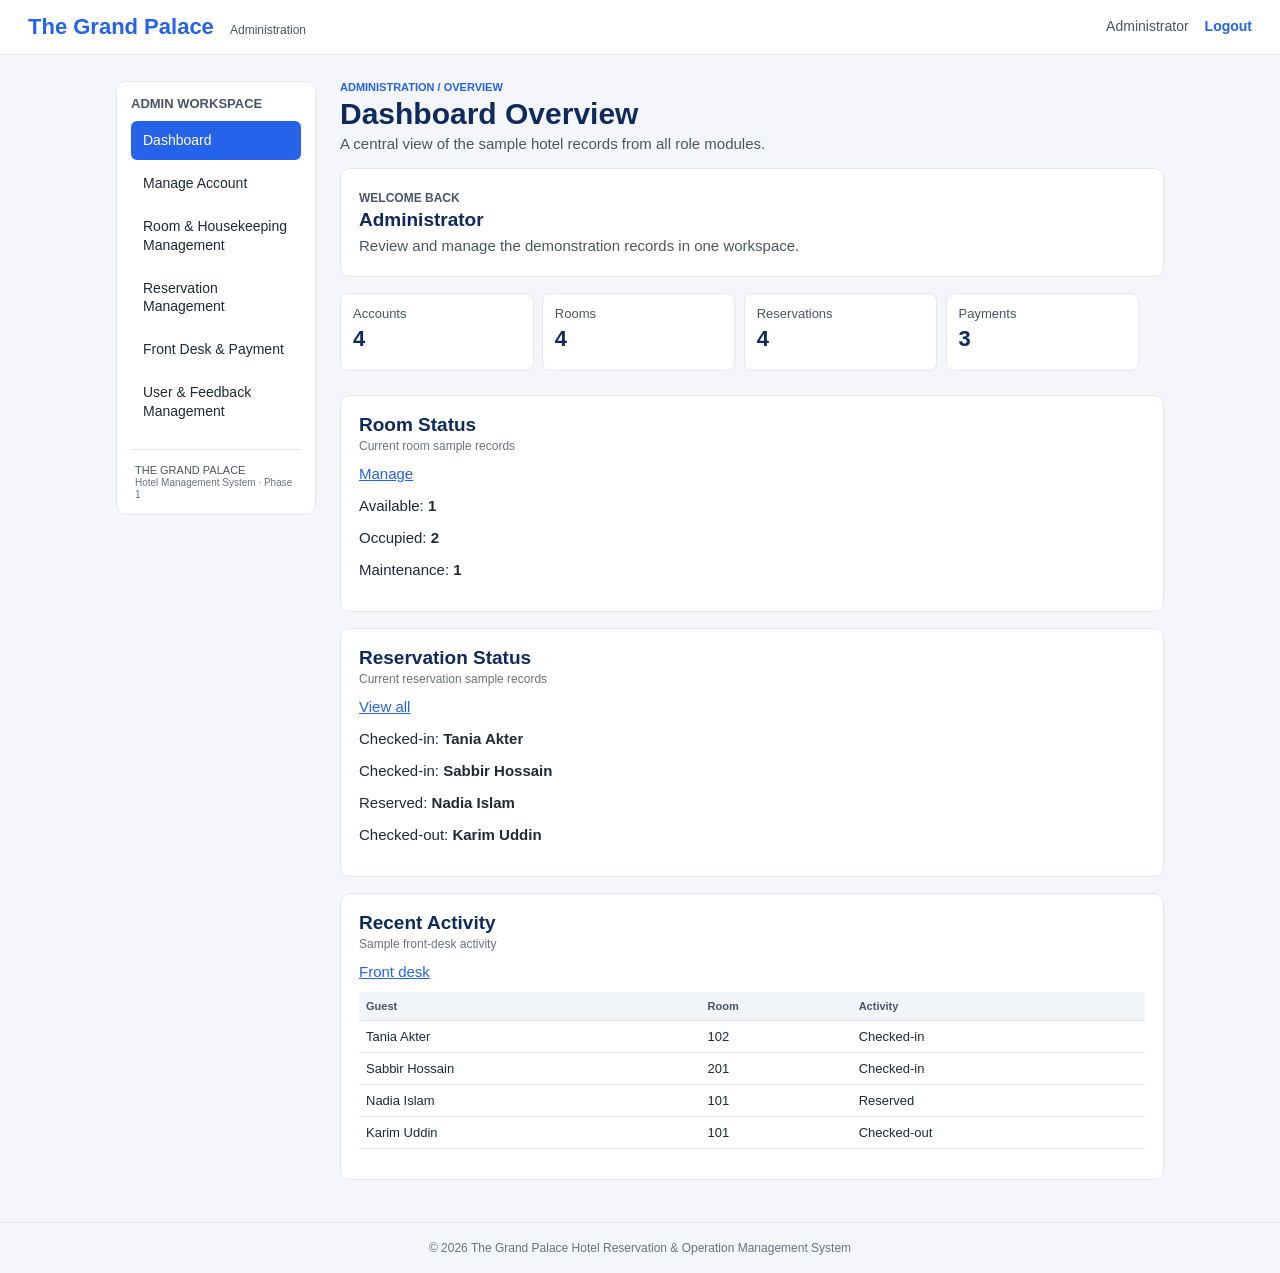
==== commit 6ba21877: "updated" ====
--- a/hotel-system/Page/Admin.html
+++ b/hotel-system/Page/Admin.html
@@ -24,6 +24,7 @@
 <div class="adm-two-column"><div class="card adm-panel-card"><div class="adm-card-heading"><div><h2>Room Status</h2><p class="sub">Current room sample records</p></div><a href="#" onclick="return showAdminSection('rooms')">Manage</a></div><div id="dashRoomSummary"></div></div><div class="card adm-panel-card"><div class="adm-card-heading"><div><h2>Reservation Status</h2><p class="sub">Current reservation sample records</p></div><a href="#" onclick="return showAdminSection('reservations')">View all</a></div><div id="dashReservationSummary"></div></div></div>
 <div class="card adm-panel-card"><div class="adm-card-heading"><div><h2>Recent Activity</h2><p class="sub">Sample front-desk activity</p></div><a href="#" onclick="return showAdminSection('frontdesk')">Front desk</a></div><div id="dashRecent"></div></div>
 </section>
+
 <section id="admAccountsSection" style="display:none"><div class="crumb">ADMINISTRATION / MANAGE ACCOUNT</div><h1 class="title">Manage Account</h1><p class="desc">Add, review, enable, disable and remove sample user accounts.</p>
 <div class="card adm-panel-card"><div class="adm-card-heading"><div><h2>Account Directory</h2><p class="sub">Administrator, Manager, Receptionist and Guest accounts</p></div><button type="button" onclick="openAccountForm()">+ Add Account</button></div>
 <div id="accountForm" class="adm-form-box" style="display:none"><h3 id="accountFormTitle">Add Account</h3><div class="adm-form-grid"><div><label>First Name</label><input id="accFirst"></div><div><label>Last Name</label><input id="accLast"></div><div><label>Email</label><input id="accEmail" type="email"></div><div><label>Phone</label><input id="accPhone"></div><div><label>Role</label><select id="accRole"><option>Guest</option><option>Receptionist</option><option>Manager</option><option>Admin</option></select></div><div><label>Status</label><select id="accStatus"><option>Active</option><option>Disabled</option></select></div></div><p id="accError" class="adm-error"></p><button type="button" onclick="saveAccount()">Save Account</button> <button type="button" class="light" onclick="cancelAccountForm()">Cancel</button></div>
@@ -41,5 +42,5 @@
 <section id="admFeedbackSection" style="display:none"><div class="crumb">ADMINISTRATION / USERS &amp; FEEDBACK</div><h1 class="title">User &amp; Feedback Management</h1><p class="desc">Review guest account details and manage sample feedback records.</p>
 <div class="card adm-panel-card"><h2>Guest Directory</h2><div id="guestDirectory" class="adm-table-wrap"></div></div>
 <div class="card adm-panel-card"><h2>Guest Feedback</h2><p class="sub">Sample demonstration feedback. The Guest page currently displays a thank-you message but does not save feedback in an array.</p><div class="adm-form-grid"><div><label>Guest Name</label><input id="fbGuest"></div><div><label>Feedback</label><input id="fbText"></div><div><label>Status</label><select id="fbStatus"><option>New</option><option>Reviewed</option><option>Resolved</option></select></div></div><p id="fbError" class="adm-error"></p><button type="button" onclick="addFeedback()">Add Feedback</button><div id="feedbackTable" class="adm-table-wrap"></div></div></section>
-</main></div><div class="footer">© 2026 The Grand Palace · Hotel Reservation &amp; Operation Management System</div>
+</main></div><div class="footer">© 2026 The Grand Palace  Hotel Reservation &amp; Operation Management System</div>
 </body></html>
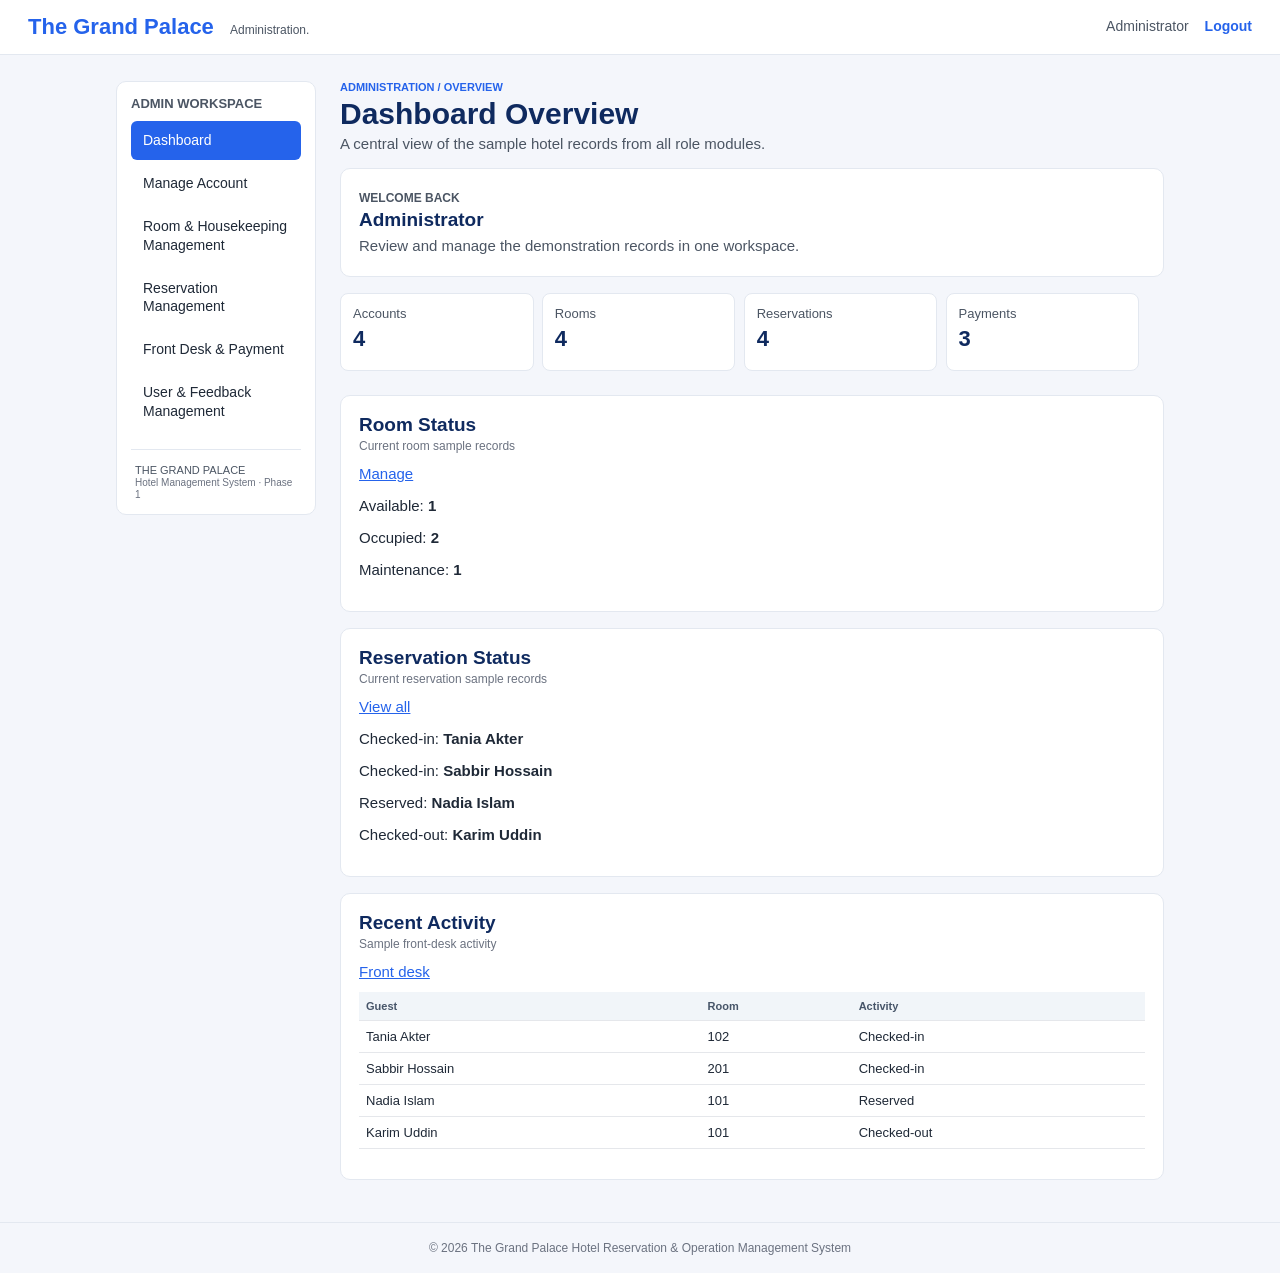
==== commit 32395965: "admin.html updated" ====
--- a/hotel-system/Page/Admin.html
+++ b/hotel-system/Page/Admin.html
@@ -7,7 +7,7 @@
 <script src="../JS/Admin.js" defer></script>
 </head>
 <body onload="initAdmin()">
-<div class="topbar adm-topbar"><div class="brand">The Grand Palace <small>Administration</small></div><div class="topright"><span class="adm-user-label">Administrator</span><a href="../index.html">Logout</a></div></div>
+<div class="topbar adm-topbar"><div class="brand">The Grand Palace <small>Administration.</small></div><div class="topright"><span class="adm-user-label">Administrator</span><a href="../index.html">Logout</a></div></div>
 <div class="wrap adm-wrap">
 <aside class="sidebar adm-sidebar"><h4>ADMIN WORKSPACE</h4>
 <a href="#" id="admMenuDashboard" class="active" onclick="return showAdminSection('dashboard')">Dashboard</a>
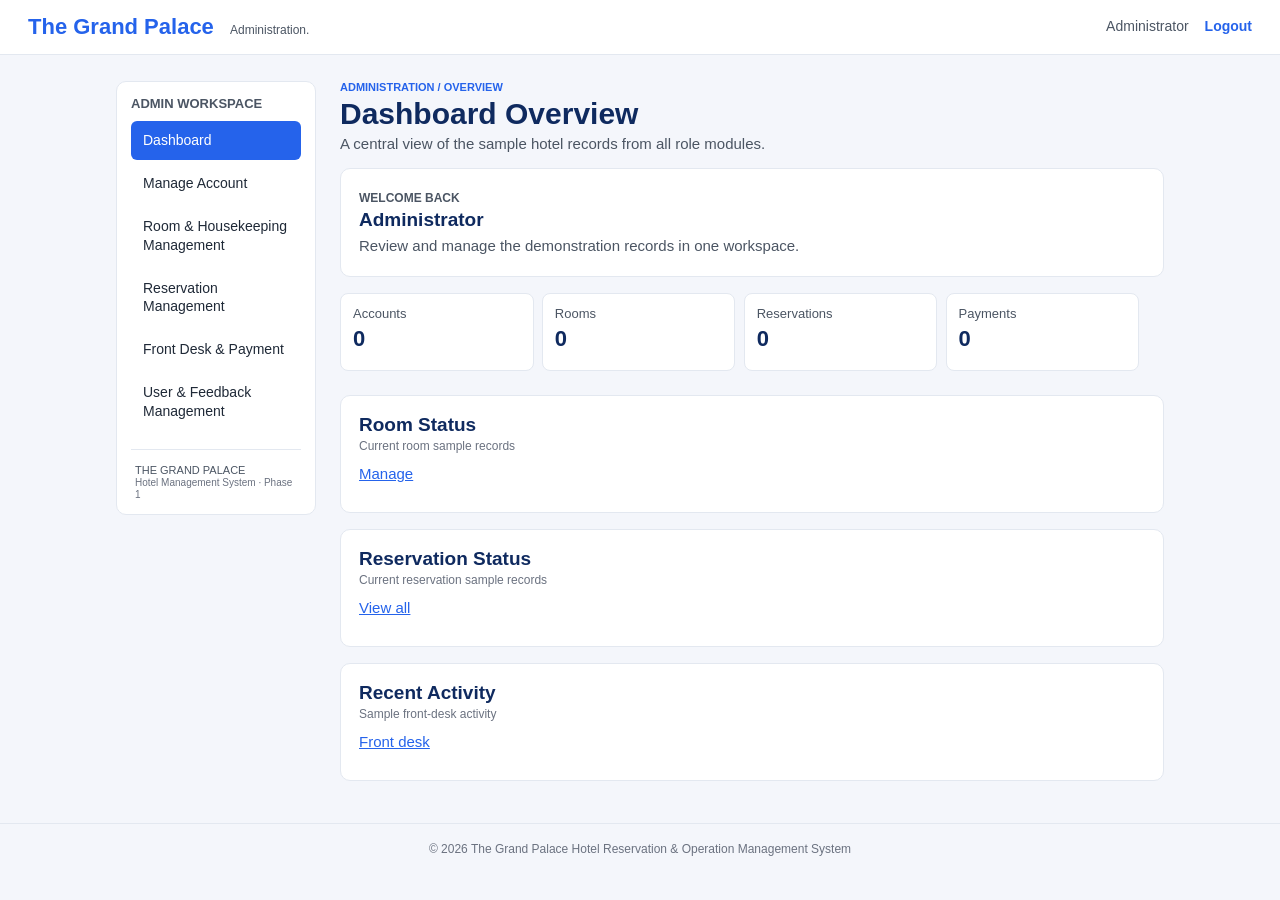
==== commit 149195cc: "admin.js is updated" ====
--- a/hotel-system/Page/Admin.html
+++ b/hotel-system/Page/Admin.html
@@ -6,7 +6,6 @@
 <link rel="stylesheet" href="../Design/Style.css"><link rel="stylesheet" href="../Design/Admin.css">
 <script src="../JS/Admin.js" defer></script>
 </head>
-<body onload="initAdmin()">
 <div class="topbar adm-topbar"><div class="brand">The Grand Palace <small>Administration.</small></div><div class="topright"><span class="adm-user-label">Administrator</span><a href="../index.html">Logout</a></div></div>
 <div class="wrap adm-wrap">
 <aside class="sidebar adm-sidebar"><h4>ADMIN WORKSPACE</h4>
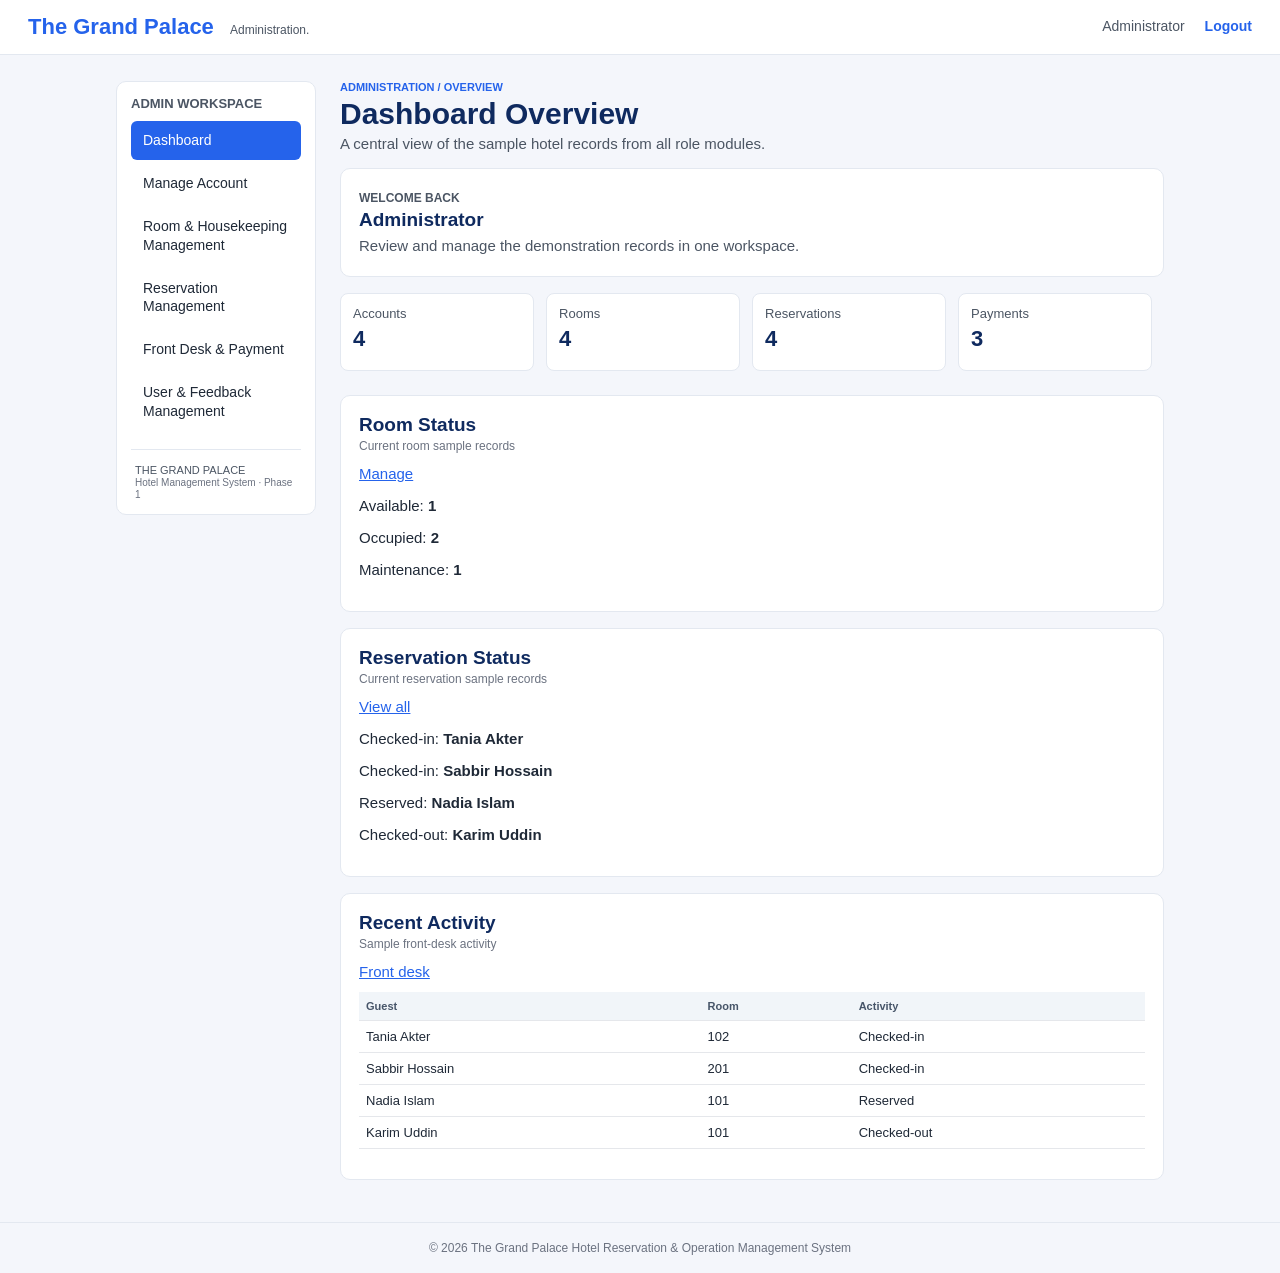
==== commit d0b6778e: "admin.html is updated" ====
--- a/hotel-system/Page/Admin.html
+++ b/hotel-system/Page/Admin.html
@@ -1,45 +1,447 @@
 <!DOCTYPE html>
 <html lang="en">
+
 <head>
-<meta charset="UTF-8"><meta name="viewport" content="width=device-width, initial-scale=1.0">
-<title>The Grand Palace | Admin Dashboard</title>
-<link rel="stylesheet" href="../Design/Style.css"><link rel="stylesheet" href="../Design/Admin.css">
-<script src="../JS/Admin.js" defer></script>
+    <meta charset="UTF-8">
+    <meta name="viewport" content="width=device-width, initial-scale=1.0">
+    <title>The Grand Palace | Admin Dashboard</title>
+    <link rel="stylesheet" href="../Design/Style.css">
+    <link rel="stylesheet" href="../Design/Admin.css">
+    <script src="../JS/Admin.js" defer></script>
 </head>
-<div class="topbar adm-topbar"><div class="brand">The Grand Palace <small>Administration.</small></div><div class="topright"><span class="adm-user-label">Administrator</span><a href="../index.html">Logout</a></div></div>
-<div class="wrap adm-wrap">
-<aside class="sidebar adm-sidebar"><h4>ADMIN WORKSPACE</h4>
-<a href="#" id="admMenuDashboard" class="active" onclick="return showAdminSection('dashboard')">Dashboard</a>
-<a href="#" id="admMenuAccounts" onclick="return showAdminSection('accounts')">Manage Account</a>
-<a href="#" id="admMenuRooms" onclick="return showAdminSection('rooms')">Room &amp; Housekeeping Management</a>
-<a href="#" id="admMenuReservations" onclick="return showAdminSection('reservations')">Reservation Management</a>
-<a href="#" id="admMenuFrontdesk" onclick="return showAdminSection('frontdesk')">Front Desk &amp; Payment</a>
-<a href="#" id="admMenuFeedback" onclick="return showAdminSection('feedback')">User &amp; Feedback Management</a>
-<div class="adm-sidebar-note">THE GRAND PALACE<br><span>Hotel Management System · Phase 1</span></div></aside>
-<main class="content adm-content">
-<section id="admDashboardSection"><div class="crumb">ADMINISTRATION / OVERVIEW</div><h1 class="title">Dashboard Overview</h1><p class="desc">A central view of the sample hotel records from all role modules.</p>
-<div class="adm-welcome card"><div><p class="adm-eyebrow">WELCOME BACK</p><h2>Administrator</h2><p>Review and manage the demonstration records in one workspace.</p></div><div class="adm-welcome-mark">GP</div></div>
-<div class="adm-stat-grid"><div class="adm-stat-card"><span class="adm-stat-icon adm-blue">A</span><div><p>Accounts</p><h2 id="dashAccounts">0</h2></div></div><div class="adm-stat-card"><span class="adm-stat-icon adm-green">R</span><div><p>Rooms</p><h2 id="dashRooms">0</h2></div></div><div class="adm-stat-card"><span class="adm-stat-icon adm-purple">B</span><div><p>Reservations</p><h2 id="dashReservations">0</h2></div></div><div class="adm-stat-card"><span class="adm-stat-icon adm-gold">P</span><div><p>Payments</p><h2 id="dashPayments">0</h2></div></div></div>
-<div class="adm-two-column"><div class="card adm-panel-card"><div class="adm-card-heading"><div><h2>Room Status</h2><p class="sub">Current room sample records</p></div><a href="#" onclick="return showAdminSection('rooms')">Manage</a></div><div id="dashRoomSummary"></div></div><div class="card adm-panel-card"><div class="adm-card-heading"><div><h2>Reservation Status</h2><p class="sub">Current reservation sample records</p></div><a href="#" onclick="return showAdminSection('reservations')">View all</a></div><div id="dashReservationSummary"></div></div></div>
-<div class="card adm-panel-card"><div class="adm-card-heading"><div><h2>Recent Activity</h2><p class="sub">Sample front-desk activity</p></div><a href="#" onclick="return showAdminSection('frontdesk')">Front desk</a></div><div id="dashRecent"></div></div>
-</section>
-
-<section id="admAccountsSection" style="display:none"><div class="crumb">ADMINISTRATION / MANAGE ACCOUNT</div><h1 class="title">Manage Account</h1><p class="desc">Add, review, enable, disable and remove sample user accounts.</p>
-<div class="card adm-panel-card"><div class="adm-card-heading"><div><h2>Account Directory</h2><p class="sub">Administrator, Manager, Receptionist and Guest accounts</p></div><button type="button" onclick="openAccountForm()">+ Add Account</button></div>
-<div id="accountForm" class="adm-form-box" style="display:none"><h3 id="accountFormTitle">Add Account</h3><div class="adm-form-grid"><div><label>First Name</label><input id="accFirst"></div><div><label>Last Name</label><input id="accLast"></div><div><label>Email</label><input id="accEmail" type="email"></div><div><label>Phone</label><input id="accPhone"></div><div><label>Role</label><select id="accRole"><option>Guest</option><option>Receptionist</option><option>Manager</option><option>Admin</option></select></div><div><label>Status</label><select id="accStatus"><option>Active</option><option>Disabled</option></select></div></div><p id="accError" class="adm-error"></p><button type="button" onclick="saveAccount()">Save Account</button> <button type="button" class="light" onclick="cancelAccountForm()">Cancel</button></div>
-<div class="adm-toolbar"><div class="adm-search"><label>Search</label><input id="accSearch" onkeyup="showAccounts()" placeholder="Name, email or phone"></div><div class="adm-filter"><label>Role</label><select id="accFilter" onchange="showAccounts()"><option>All</option><option>Admin</option><option>Manager</option><option>Receptionist</option><option>Guest</option></select></div></div><div id="accountTable" class="adm-table-wrap"></div></div></section>
-<section id="admRoomsSection" style="display:none"><div class="crumb">ADMINISTRATION / OPERATIONS</div><h1 class="title">Room &amp; Housekeeping Management</h1><p class="desc">Manage the room inventory and housekeeping task records copied from the Manager module.</p>
-<div class="card adm-panel-card"><div class="adm-card-heading"><div><h2 id="roomFormTitle">Add / Edit Room</h2><p class="sub">Room number, type, floor and availability status</p></div></div><div class="adm-form-grid"><div><label>Room Number</label><input id="roomNumber"></div><div><label>Room Type</label><select id="roomType"><option>Standard</option><option>Deluxe</option><option>Suite</option></select></div><div><label>Floor</label><input id="roomFloor" type="number" min="1"></div><div><label>Status</label><select id="roomStatus"><option>Available</option><option>Occupied</option><option>Maintenance</option></select></div></div><p id="roomError" class="adm-error"></p><button type="button" onclick="saveRoom()">Save Room</button><button type="button" class="light" onclick="clearRoomForm()">Clear</button></div>
-<div class="card adm-panel-card"><div class="adm-card-heading"><div><h2>Room Inventory</h2><p class="sub">Edit or delete a room record</p></div></div><div id="roomTable" class="adm-table-wrap"></div></div>
-<div class="card adm-panel-card"><div class="adm-card-heading"><div><h2 id="taskFormTitle">Housekeeping Tasks</h2><p class="sub">Assign and update housekeeping work</p></div></div><div class="adm-form-grid"><div><label>Room</label><input id="taskRoom"></div><div><label>Task Description</label><input id="taskName"></div><div><label>Assigned To</label><input id="taskWorker"></div><div><label>Status</label><select id="taskStatus"><option>Pending</option><option>Done</option></select></div></div><p id="taskError" class="adm-error"></p><button type="button" onclick="saveTask()">Save Task</button><button type="button" class="light" onclick="clearTaskForm()">Clear</button><div id="taskTable" class="adm-table-wrap"></div></div></section>
-<section id="admReservationsSection" style="display:none"><div class="crumb">ADMINISTRATION / RESERVATIONS</div><h1 class="title">Reservation Management</h1><p class="desc">View and edit sample reservations from the Receptionist module.</p>
-<div class="card adm-panel-card"><h2 id="resFormTitle">Add / Edit Reservation</h2><div class="adm-form-grid"><div><label>Guest Name</label><input id="resGuest"></div><div><label>Phone</label><input id="resPhone"></div><div><label>Room Number</label><input id="resRoom"></div><div><label>Check-in</label><input id="resIn" type="date"></div><div><label>Check-out</label><input id="resOut" type="date"></div><div><label>Status</label><select id="resStatus"><option>Reserved</option><option>Checked-in</option><option>Checked-out</option><option>Cancelled</option></select></div></div><p id="resError" class="adm-error"></p><button type="button" onclick="saveReservation()">Save Reservation</button><button type="button" class="light" onclick="clearReservationForm()">Clear</button></div>
-<div class="card adm-panel-card"><div class="adm-card-heading"><h2>Reservation Directory</h2></div><div id="reservationTable" class="adm-table-wrap"></div></div></section>
-<section id="admFrontdeskSection" style="display:none"><div class="crumb">ADMINISTRATION / FRONT DESK</div><h1 class="title">Front Desk &amp; Payment</h1><p class="desc">Review check-in / check-out activity and edit payment records.</p>
-<div class="card adm-panel-card"><h2>Front Desk Overview</h2><div id="deskSummary"></div><div id="deskTable" class="adm-table-wrap"></div></div>
-<div class="card adm-panel-card"><h2>Payment Management</h2><div class="adm-form-grid"><div><label>Booking / Reservation ID</label><input id="payBooking" type="number"></div><div><label>Guest Name</label><input id="payGuest"></div><div><label>Amount (USD)</label><input id="payAmount" type="number" min="1"></div><div><label>Method</label><select id="payMethod"><option>Cash</option><option>Card</option><option>Mobile Banking</option></select></div><div><label>Status</label><select id="payStatus"><option>Unpaid</option><option>Paid</option><option>Refunded</option></select></div></div><p id="payError" class="adm-error"></p><button type="button" onclick="savePayment()">Add / Update Payment</button><div id="paymentTable" class="adm-table-wrap"></div></div></section>
-<section id="admFeedbackSection" style="display:none"><div class="crumb">ADMINISTRATION / USERS &amp; FEEDBACK</div><h1 class="title">User &amp; Feedback Management</h1><p class="desc">Review guest account details and manage sample feedback records.</p>
-<div class="card adm-panel-card"><h2>Guest Directory</h2><div id="guestDirectory" class="adm-table-wrap"></div></div>
-<div class="card adm-panel-card"><h2>Guest Feedback</h2><p class="sub">Sample demonstration feedback. The Guest page currently displays a thank-you message but does not save feedback in an array.</p><div class="adm-form-grid"><div><label>Guest Name</label><input id="fbGuest"></div><div><label>Feedback</label><input id="fbText"></div><div><label>Status</label><select id="fbStatus"><option>New</option><option>Reviewed</option><option>Resolved</option></select></div></div><p id="fbError" class="adm-error"></p><button type="button" onclick="addFeedback()">Add Feedback</button><div id="feedbackTable" class="adm-table-wrap"></div></div></section>
-</main></div><div class="footer">© 2026 The Grand Palace  Hotel Reservation &amp; Operation Management System</div>
-</body></html>
+
+<body onload="initAdmin()">
+
+    <!-- ===================== TOP BAR ===================== -->
+    <div class="topbar adm-topbar">
+        <div class="brand">The Grand Palace <small>Administration.</small></div>
+        <div class="topright">
+            <span class="adm-user-label">Administrator</span>
+            <a href="../index.html">Logout</a>
+        </div>
+    </div>
+
+    <div class="wrap adm-wrap">
+
+        <!-- ===================== SIDEBAR ===================== -->
+        <aside class="sidebar adm-sidebar">
+            <h4>ADMIN WORKSPACE</h4>
+            <a href="#" id="admMenuDashboard" class="active" onclick="return showAdminSection('dashboard')">Dashboard</a>
+            <a href="#" id="admMenuAccounts" onclick="return showAdminSection('accounts')">Manage Account</a>
+            <a href="#" id="admMenuRooms" onclick="return showAdminSection('rooms')">Room &amp; Housekeeping Management</a>
+            <a href="#" id="admMenuReservations" onclick="return showAdminSection('reservations')">Reservation Management</a>
+            <a href="#" id="admMenuFrontdesk" onclick="return showAdminSection('frontdesk')">Front Desk &amp; Payment</a>
+            <a href="#" id="admMenuFeedback" onclick="return showAdminSection('feedback')">User &amp; Feedback Management</a>
+            <div class="adm-sidebar-note">
+                THE GRAND PALACE<br>
+                <span>Hotel Management System · Phase 1</span>
+            </div>
+        </aside>
+
+        <main class="content adm-content">
+
+            <!-- ===================== DASHBOARD ===================== -->
+            <section id="admDashboardSection">
+                <div class="crumb">ADMINISTRATION / OVERVIEW</div>
+                <h1 class="title">Dashboard Overview</h1>
+                <p class="desc">A central view of the sample hotel records from all role modules.</p>
+
+                <div class="adm-welcome card">
+                    <div>
+                        <p class="adm-eyebrow">WELCOME BACK</p>
+                        <h2>Administrator</h2>
+                        <p>Review and manage the demonstration records in one workspace.</p>
+                    </div>
+                    <div class="adm-welcome-mark">GP</div>
+                </div>
+
+                <div class="adm-stat-grid">
+                    <div class="adm-stat-card">
+                        <span class="adm-stat-icon adm-blue">A</span>
+                        <div>
+                            <p>Accounts</p>
+                            <h2 id="dashAccounts">0</h2>
+                        </div>
+                    </div>
+                    <div class="adm-stat-card">
+                        <span class="adm-stat-icon adm-green">R</span>
+                        <div>
+                            <p>Rooms</p>
+                            <h2 id="dashRooms">0</h2>
+                        </div>
+                    </div>
+                    <div class="adm-stat-card">
+                        <span class="adm-stat-icon adm-purple">B</span>
+                        <div>
+                            <p>Reservations</p>
+                            <h2 id="dashReservations">0</h2>
+                        </div>
+                    </div>
+                    <div class="adm-stat-card">
+                        <span class="adm-stat-icon adm-gold">P</span>
+                        <div>
+                            <p>Payments</p>
+                            <h2 id="dashPayments">0</h2>
+                        </div>
+                    </div>
+                </div>
+
+                <div class="adm-two-column">
+                    <div class="card adm-panel-card">
+                        <div class="adm-card-heading">
+                            <div>
+                                <h2>Room Status</h2>
+                                <p class="sub">Current room sample records</p>
+                            </div>
+                            <a href="#" onclick="return showAdminSection('rooms')">Manage</a>
+                        </div>
+                        <div id="dashRoomSummary"></div>
+                    </div>
+
+                    <div class="card adm-panel-card">
+                        <div class="adm-card-heading">
+                            <div>
+                                <h2>Reservation Status</h2>
+                                <p class="sub">Current reservation sample records</p>
+                            </div>
+                            <a href="#" onclick="return showAdminSection('reservations')">View all</a>
+                        </div>
+                        <div id="dashReservationSummary"></div>
+                    </div>
+                </div>
+
+                <div class="card adm-panel-card">
+                    <div class="adm-card-heading">
+                        <div>
+                            <h2>Recent Activity</h2>
+                            <p class="sub">Sample front-desk activity</p>
+                        </div>
+                        <a href="#" onclick="return showAdminSection('frontdesk')">Front desk</a>
+                    </div>
+                    <div id="dashRecent"></div>
+                </div>
+            </section>
+
+            <!-- ===================== MANAGE ACCOUNT ===================== -->
+            <section id="admAccountsSection" style="display:none">
+                <div class="crumb">ADMINISTRATION / MANAGE ACCOUNT</div>
+                <h1 class="title">Manage Account</h1>
+                <p class="desc">Add, review, enable, disable and remove sample user accounts.</p>
+
+                <div class="card adm-panel-card">
+                    <div class="adm-card-heading">
+                        <div>
+                            <h2>Account Directory</h2>
+                            <p class="sub">Administrator, Manager, Receptionist and Guest accounts</p>
+                        </div>
+                        <button type="button" onclick="openAccountForm()">+ Add Account</button>
+                    </div>
+
+                    <!-- Add / Edit account form -->
+                    <div id="accountForm" class="adm-form-box" style="display:none">
+                        <h3 id="accountFormTitle">Add Account</h3>
+                        <div class="adm-form-grid">
+                            <div>
+                                <label>First Name</label>
+                                <input id="accFirst">
+                            </div>
+                            <div>
+                                <label>Last Name</label>
+                                <input id="accLast">
+                            </div>
+                            <div>
+                                <label>Email</label>
+                                <input id="accEmail" type="email">
+                            </div>
+                            <div>
+                                <label>Phone</label>
+                                <input id="accPhone">
+                            </div>
+                            <div>
+                                <label>Role</label>
+                                <select id="accRole">
+                                    <option>Guest</option>
+                                    <option>Receptionist</option>
+                                    <option>Manager</option>
+                                    <option>Admin</option>
+                                </select>
+                            </div>
+                            <div>
+                                <label>Status</label>
+                                <select id="accStatus">
+                                    <option>Active</option>
+                                    <option>Disabled</option>
+                                </select>
+                            </div>
+                        </div>
+                        <p id="accError" class="adm-error"></p>
+                        <button type="button" onclick="saveAccount()">Save Account</button>
+                        <button type="button" class="light" onclick="cancelAccountForm()">Cancel</button>
+                    </div>
+
+                    <!-- Search and filter -->
+                    <div class="adm-toolbar">
+                        <div class="adm-search">
+                            <label>Search</label>
+                            <input id="accSearch" onkeyup="showAccounts()" placeholder="Name, email or phone">
+                        </div>
+                        <div class="adm-filter">
+                            <label>Role</label>
+                            <select id="accFilter" onchange="showAccounts()">
+                                <option>All</option>
+                                <option>Admin</option>
+                                <option>Manager</option>
+                                <option>Receptionist</option>
+                                <option>Guest</option>
+                            </select>
+                        </div>
+                    </div>
+
+                    <div id="accountTable" class="adm-table-wrap"></div>
+                </div>
+            </section>
+
+            <!-- ===================== ROOM & HOUSEKEEPING ===================== -->
+            <section id="admRoomsSection" style="display:none">
+                <div class="crumb">ADMINISTRATION / OPERATIONS</div>
+                <h1 class="title">Room &amp; Housekeeping Management</h1>
+                <p class="desc">Manage the room inventory and housekeeping task records copied from the Manager module.</p>
+
+                <!-- Add / Edit room -->
+                <div class="card adm-panel-card">
+                    <div class="adm-card-heading">
+                        <div>
+                            <h2 id="roomFormTitle">Add / Edit Room</h2>
+                            <p class="sub">Room number, type, floor and availability status</p>
+                        </div>
+                    </div>
+                    <div class="adm-form-grid">
+                        <div>
+                            <label>Room Number</label>
+                            <input id="roomNumber">
+                        </div>
+                        <div>
+                            <label>Room Type</label>
+                            <select id="roomType">
+                                <option>Standard</option>
+                                <option>Deluxe</option>
+                                <option>Suite</option>
+                            </select>
+                        </div>
+                        <div>
+                            <label>Floor</label>
+                            <input id="roomFloor" type="number" min="1">
+                        </div>
+                        <div>
+                            <label>Status</label>
+                            <select id="roomStatus">
+                                <option>Available</option>
+                                <option>Occupied</option>
+                                <option>Maintenance</option>
+                            </select>
+                        </div>
+                    </div>
+                    <p id="roomError" class="adm-error"></p>
+                    <button type="button" onclick="saveRoom()">Save Room</button>
+                    <button type="button" class="light" onclick="clearRoomForm()">Clear</button>
+                </div>
+
+                <!-- Room inventory -->
+                <div class="card adm-panel-card">
+                    <div class="adm-card-heading">
+                        <div>
+                            <h2>Room Inventory</h2>
+                            <p class="sub">Edit or delete a room record</p>
+                        </div>
+                    </div>
+                    <div id="roomTable" class="adm-table-wrap"></div>
+                </div>
+
+                <!-- Housekeeping tasks -->
+                <div class="card adm-panel-card">
+                    <div class="adm-card-heading">
+                        <div>
+                            <h2 id="taskFormTitle">Housekeeping Tasks</h2>
+                            <p class="sub">Assign and update housekeeping work</p>
+                        </div>
+                    </div>
+                    <div class="adm-form-grid">
+                        <div>
+                            <label>Room</label>
+                            <input id="taskRoom">
+                        </div>
+                        <div>
+                            <label>Task Description</label>
+                            <input id="taskName">
+                        </div>
+                        <div>
+                            <label>Assigned To</label>
+                            <input id="taskWorker">
+                        </div>
+                        <div>
+                            <label>Status</label>
+                            <select id="taskStatus">
+                                <option>Pending</option>
+                                <option>Done</option>
+                            </select>
+                        </div>
+                    </div>
+                    <p id="taskError" class="adm-error"></p>
+                    <button type="button" onclick="saveTask()">Save Task</button>
+                    <button type="button" class="light" onclick="clearTaskForm()">Clear</button>
+                    <div id="taskTable" class="adm-table-wrap"></div>
+                </div>
+            </section>
+
+            <!-- ===================== RESERVATIONS ===================== -->
+            <section id="admReservationsSection" style="display:none">
+                <div class="crumb">ADMINISTRATION / RESERVATIONS</div>
+                <h1 class="title">Reservation Management</h1>
+                <p class="desc">View and edit sample reservations from the Receptionist module.</p>
+
+                <div class="card adm-panel-card">
+                    <h2 id="resFormTitle">Add / Edit Reservation</h2>
+                    <div class="adm-form-grid">
+                        <div>
+                            <label>Guest Name</label>
+                            <input id="resGuest">
+                        </div>
+                        <div>
+                            <label>Phone</label>
+                            <input id="resPhone">
+                        </div>
+                        <div>
+                            <label>Room Number</label>
+                            <input id="resRoom">
+                        </div>
+                        <div>
+                            <label>Check-in</label>
+                            <input id="resIn" type="date">
+                        </div>
+                        <div>
+                            <label>Check-out</label>
+                            <input id="resOut" type="date">
+                        </div>
+                        <div>
+                            <label>Status</label>
+                            <select id="resStatus">
+                                <option>Reserved</option>
+                                <option>Checked-in</option>
+                                <option>Checked-out</option>
+                                <option>Cancelled</option>
+                            </select>
+                        </div>
+                    </div>
+                    <p id="resError" class="adm-error"></p>
+                    <button type="button" onclick="saveReservation()">Save Reservation</button>
+                    <button type="button" class="light" onclick="clearReservationForm()">Clear</button>
+                </div>
+
+                <div class="card adm-panel-card">
+                    <div class="adm-card-heading">
+                        <h2>Reservation Directory</h2>
+                    </div>
+                    <div id="reservationTable" class="adm-table-wrap"></div>
+                </div>
+            </section>
+
+            <!-- ===================== FRONT DESK & PAYMENT ===================== -->
+            <section id="admFrontdeskSection" style="display:none">
+                <div class="crumb">ADMINISTRATION / FRONT DESK</div>
+                <h1 class="title">Front Desk &amp; Payment</h1>
+                <p class="desc">Review check-in / check-out activity and edit payment records.</p>
+
+                <!-- Front desk overview -->
+                <div class="card adm-panel-card">
+                    <h2>Front Desk Overview</h2>
+                    <div id="deskSummary"></div>
+                    <div id="deskTable" class="adm-table-wrap"></div>
+                </div>
+
+                <!-- Payment management -->
+                <div class="card adm-panel-card">
+                    <h2>Payment Management</h2>
+                    <div class="adm-form-grid">
+                        <div>
+                            <label>Booking / Reservation ID</label>
+                            <input id="payBooking" type="number">
+                        </div>
+                        <div>
+                            <label>Guest Name</label>
+                            <input id="payGuest">
+                        </div>
+                        <div>
+                            <label>Amount (USD)</label>
+                            <input id="payAmount" type="number" min="1">
+                        </div>
+                        <div>
+                            <label>Method</label>
+                            <select id="payMethod">
+                                <option>Cash</option>
+                                <option>Card</option>
+                                <option>Mobile Banking</option>
+                            </select>
+                        </div>
+                        <div>
+                            <label>Status</label>
+                            <select id="payStatus">
+                                <option>Unpaid</option>
+                                <option>Paid</option>
+                                <option>Refunded</option>
+                            </select>
+                        </div>
+                    </div>
+                    <p id="payError" class="adm-error"></p>
+                    <button type="button" onclick="savePayment()">Add / Update Payment</button>
+                    <div id="paymentTable" class="adm-table-wrap"></div>
+                </div>
+            </section>
+
+            <!-- ===================== USER & FEEDBACK ===================== -->
+            <section id="admFeedbackSection" style="display:none">
+                <div class="crumb">ADMINISTRATION / USERS &amp; FEEDBACK</div>
+                <h1 class="title">User &amp; Feedback Management</h1>
+                <p class="desc">Review guest account details and manage sample feedback records.</p>
+
+                <!-- Guest directory -->
+                <div class="card adm-panel-card">
+                    <h2>Guest Directory</h2>
+                    <div id="guestDirectory" class="adm-table-wrap"></div>
+                </div>
+
+                <!-- Guest feedback -->
+                <div class="card adm-panel-card">
+                    <h2>Guest Feedback</h2>
+                    <p class="sub">Sample demonstration feedback. The Guest page currently displays a thank-you message but does not save feedback in an array.</p>
+                    <div class="adm-form-grid">
+                        <div>
+                            <label>Guest Name</label>
+                            <input id="fbGuest">
+                        </div>
+                        <div>
+                            <label>Feedback</label>
+                            <input id="fbText">
+                        </div>
+                        <div>
+                            <label>Status</label>
+                            <select id="fbStatus">
+                                <option>New</option>
+                                <option>Reviewed</option>
+                                <option>Resolved</option>
+                            </select>
+                        </div>
+                    </div>
+                    <p id="fbError" class="adm-error"></p>
+                    <button type="button" onclick="addFeedback()">Add Feedback</button>
+                    <div id="feedbackTable" class="adm-table-wrap"></div>
+                </div>
+            </section>
+
+        </main>
+    </div>
+
+    <div class="footer">© 2026 The Grand Palace  Hotel Reservation &amp; Operation Management System</div>
+
+</body>
+
+</html>
